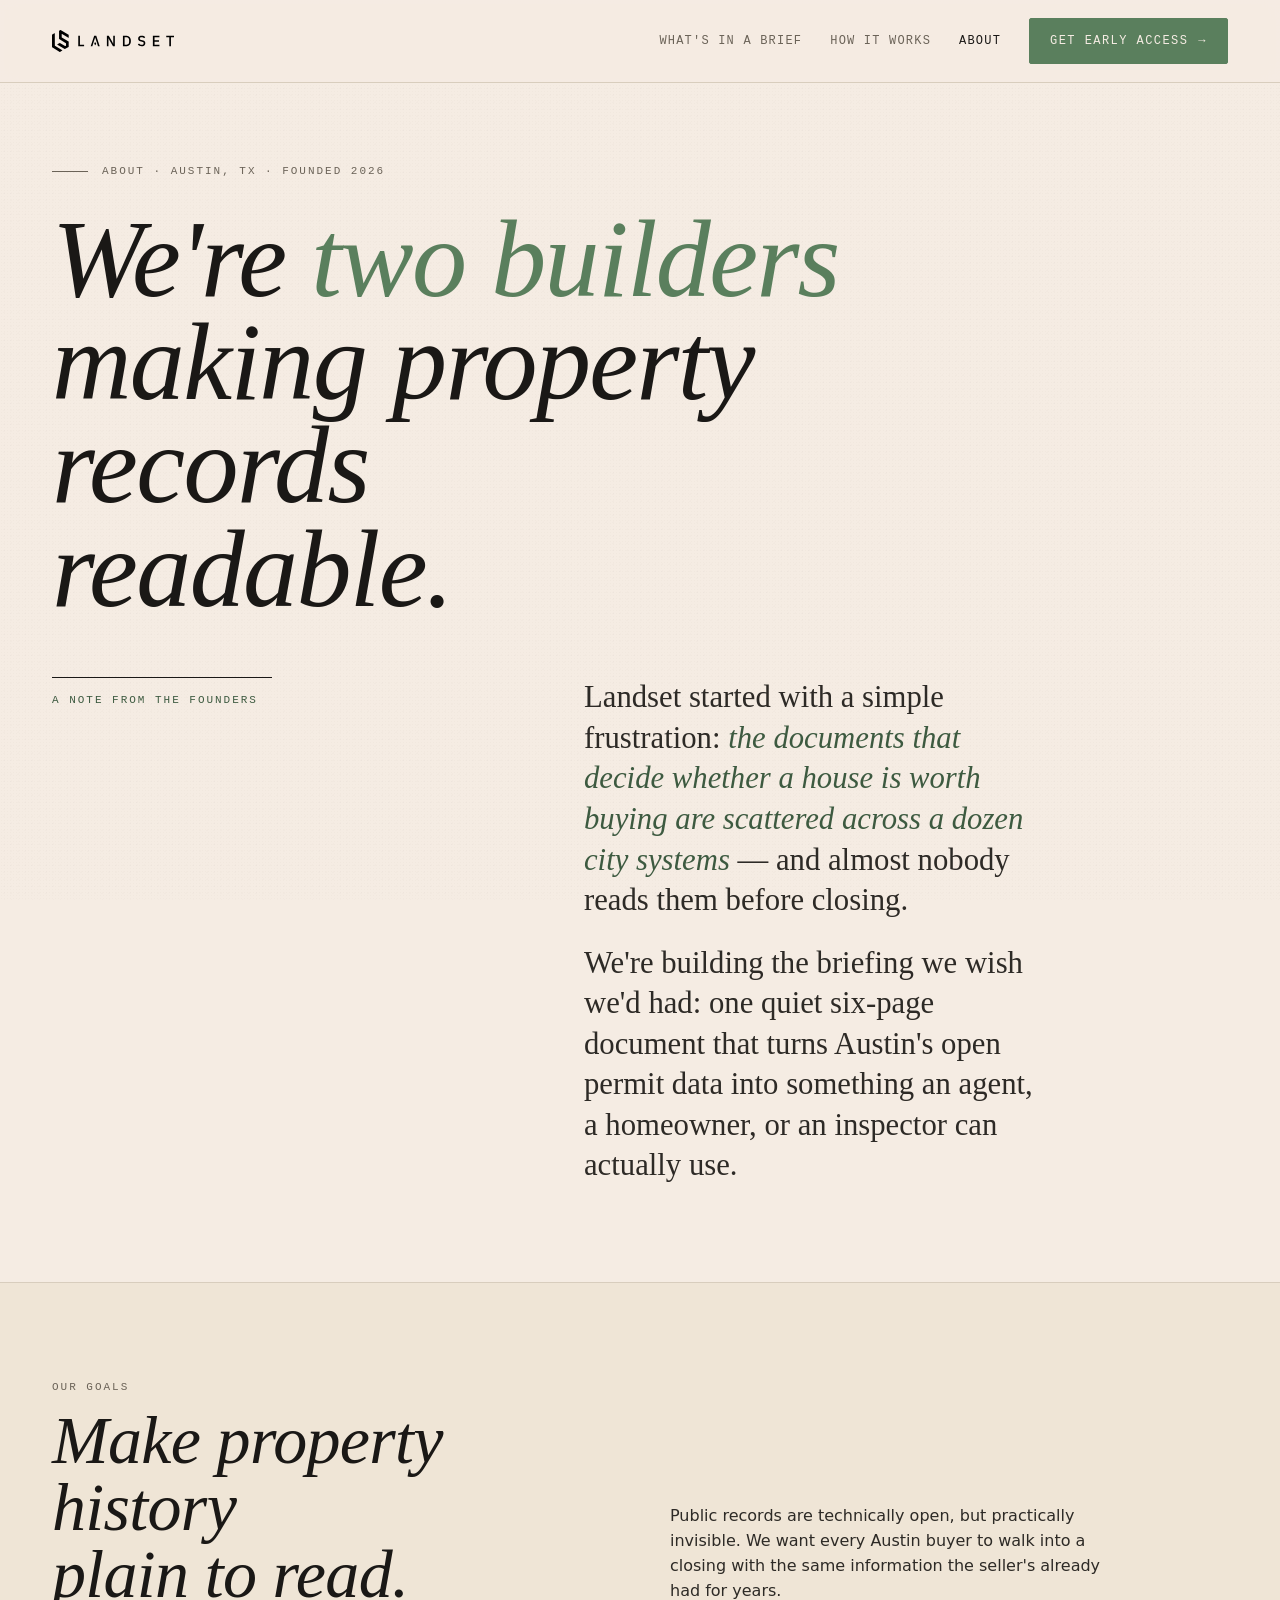
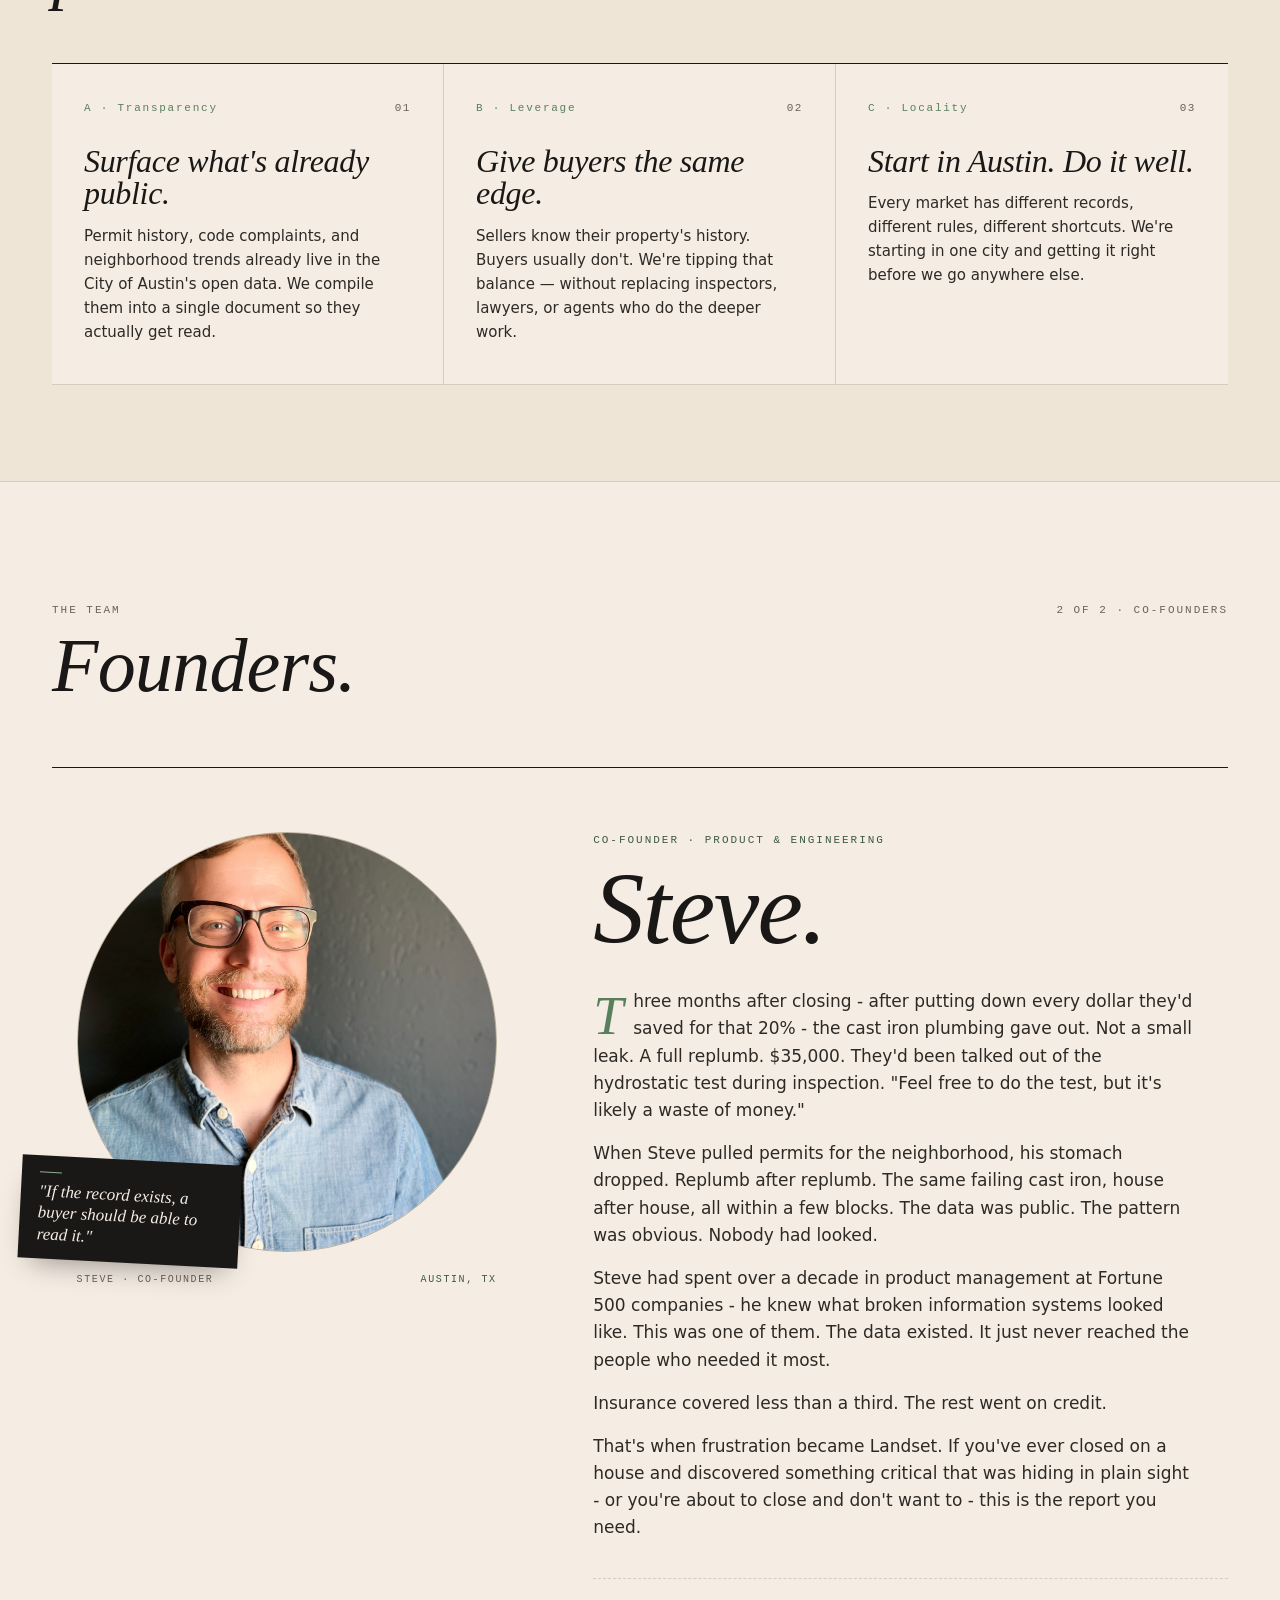
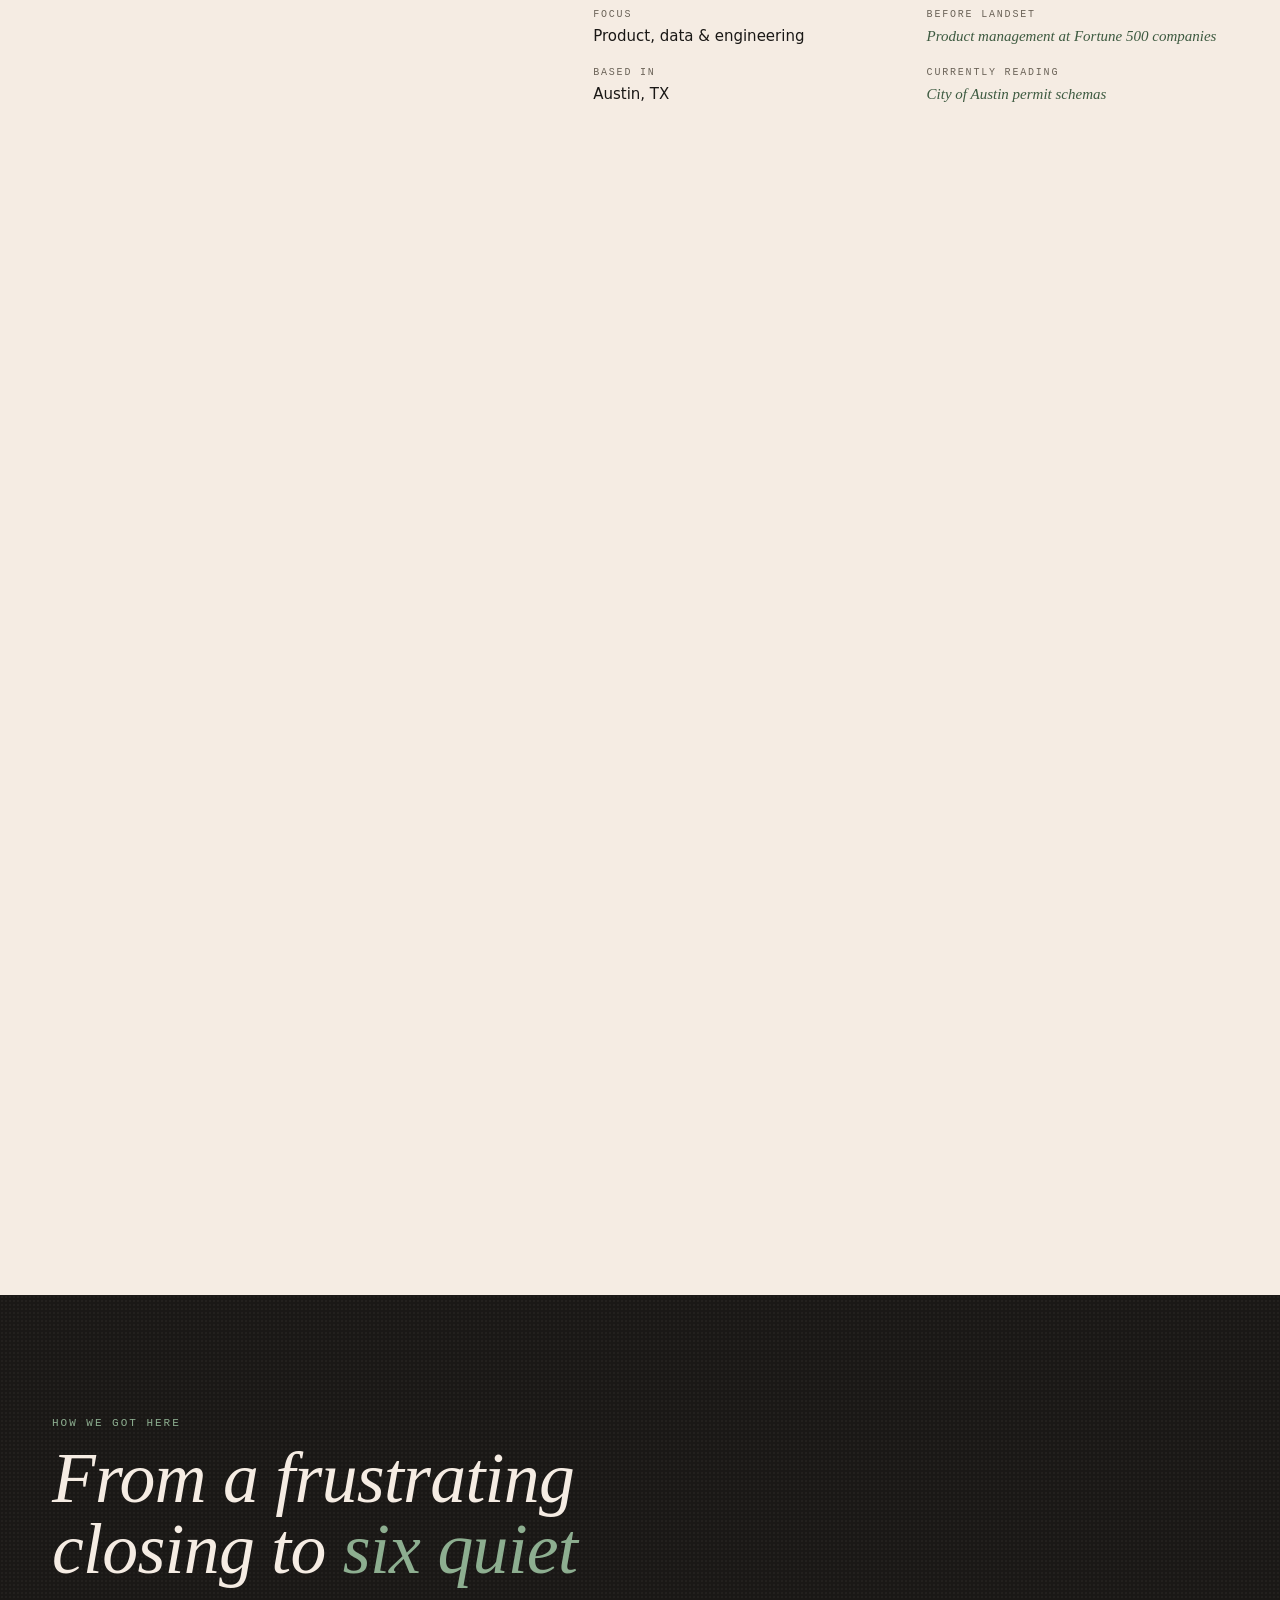
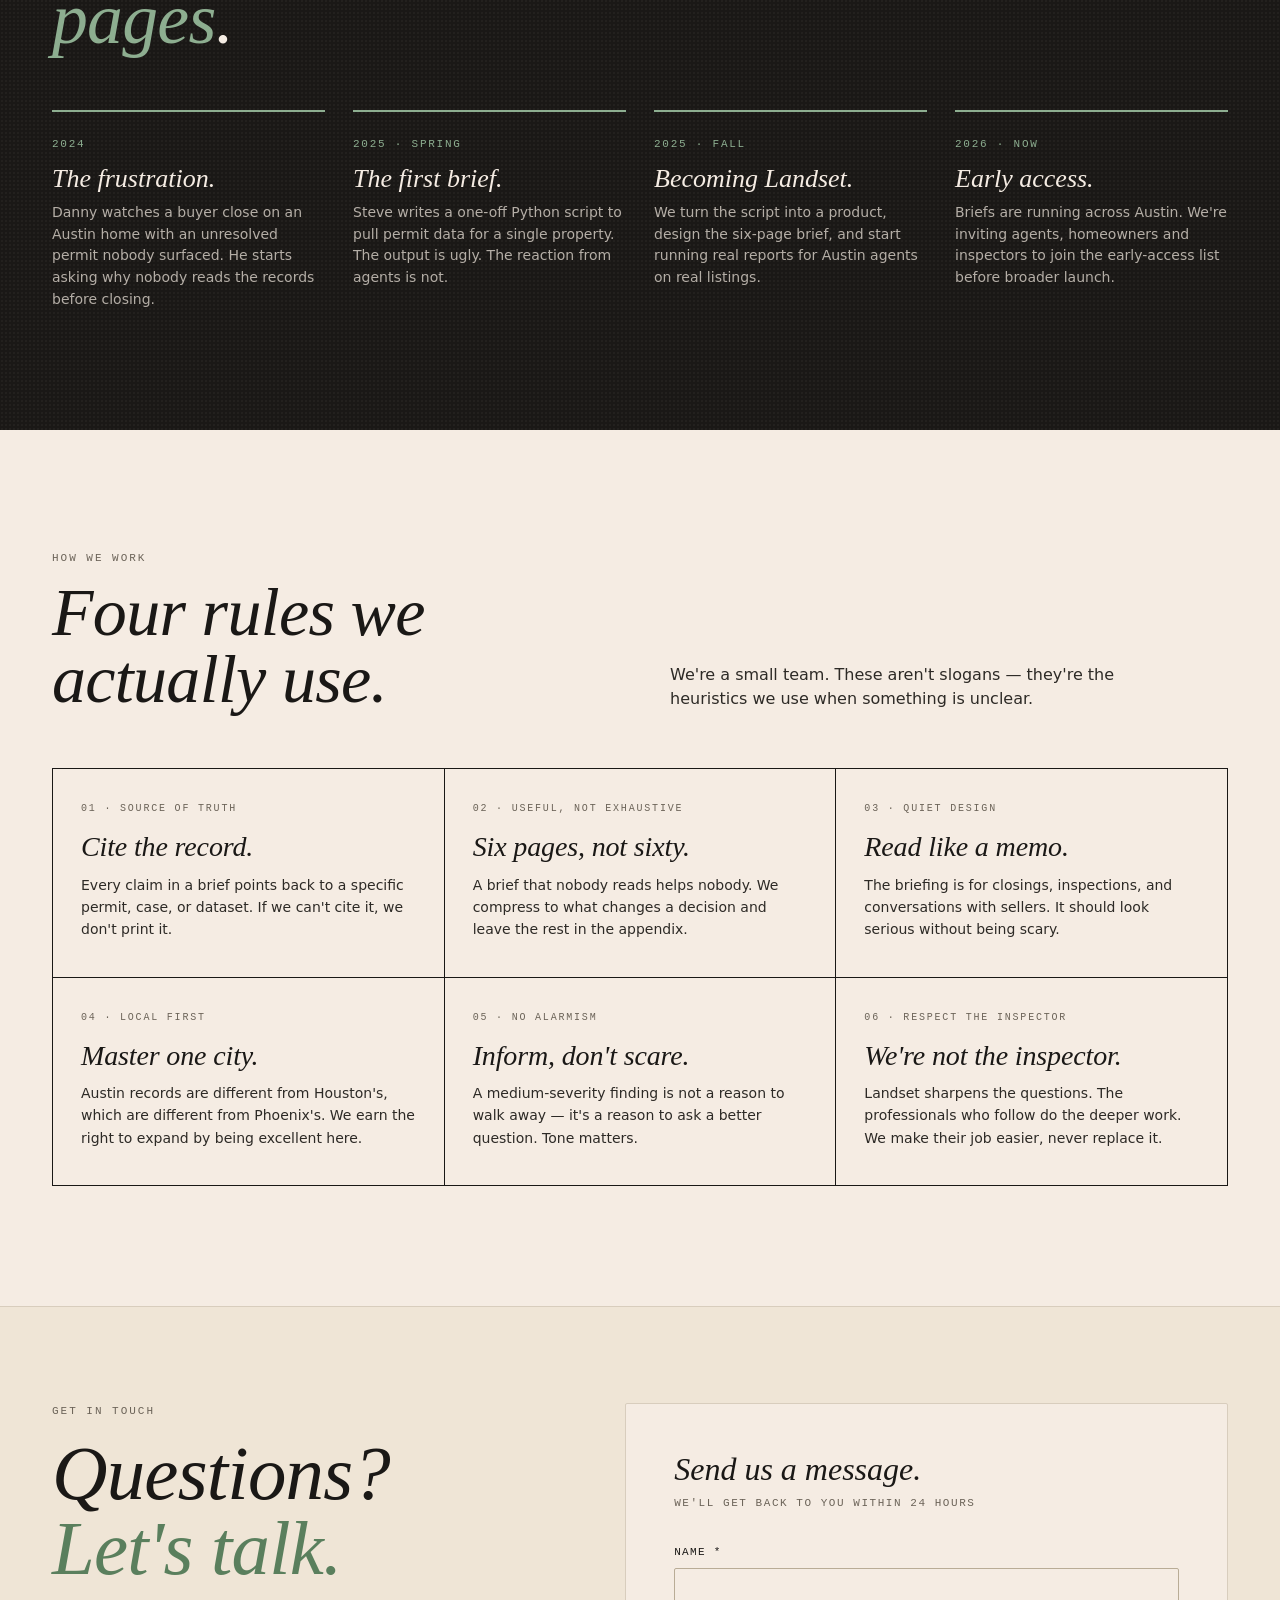
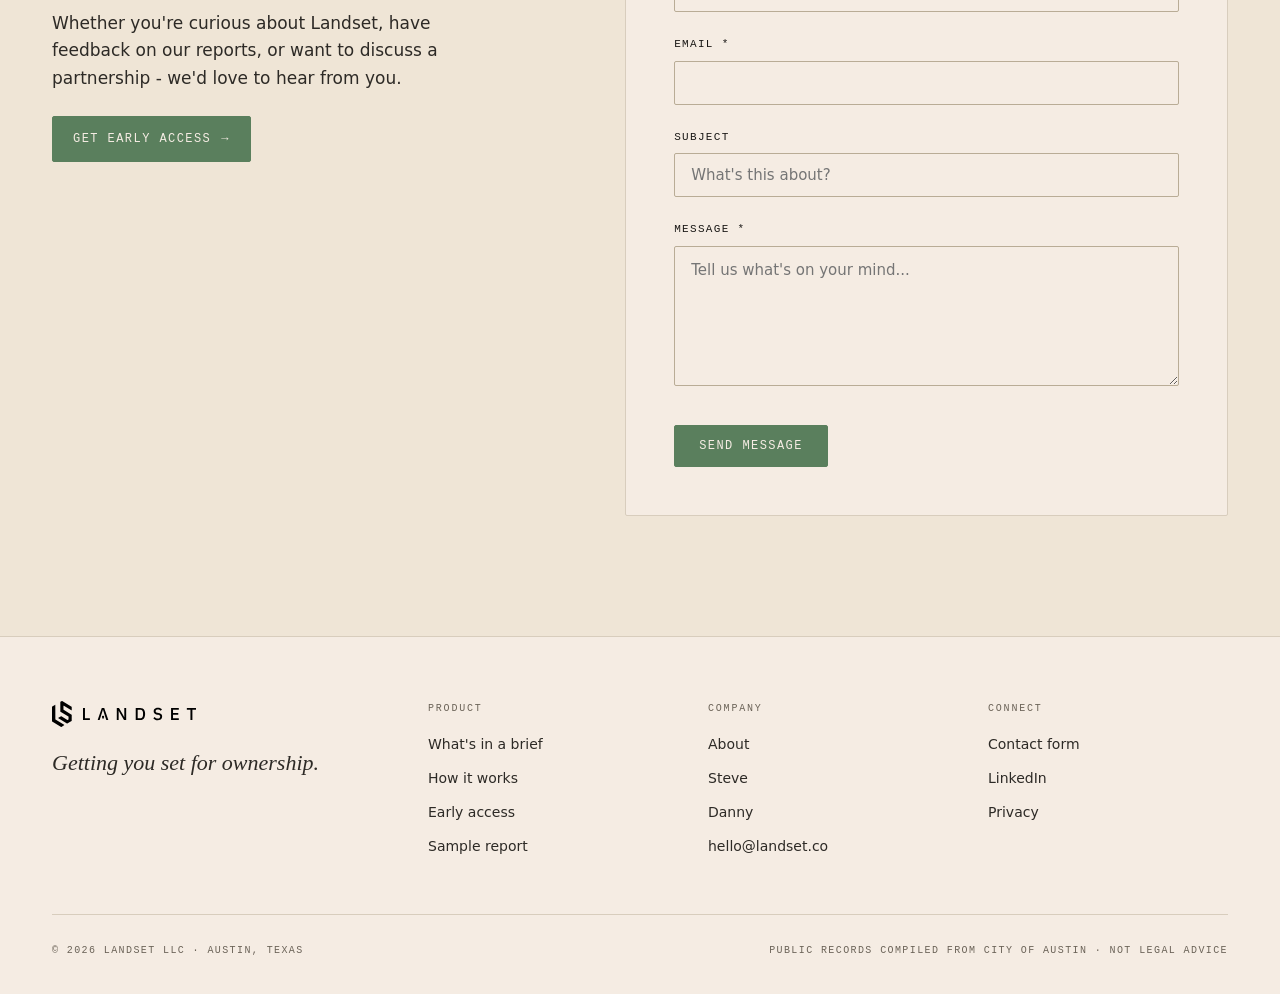
==== about-clean.html @ 75cf8eb1 "Add 'Get early access' button to contact section Added button under "Questions? Let's talk" heading " ====
<!DOCTYPE html>
<html lang="en"><head>
  <meta charset="utf-8">
  <title>About — Landset</title>
  <meta name="viewport" content="width=device-width, initial-scale=1">
  <meta name="description" content="Landset was founded to bring transparency to the property market — starting in Austin. Meet Steve and Danny.">
  <meta name="theme-color" content="#5A7F5D">

  <link rel="preconnect" href="https://fonts.googleapis.com">
  <link rel="preconnect" href="https://fonts.gstatic.com" crossorigin="">
  <style>/* cyrillic-ext */
@font-face {
  font-family: 'IBM Plex Mono';
  font-style: normal;
  font-weight: 400;
  font-display: swap;
  src: url("9b250911-323a-45af-b37f-caa2fa0fa963") format('woff2');
  unicode-range: U+0460-052F, U+1C80-1C8A, U+20B4, U+2DE0-2DFF, U+A640-A69F, U+FE2E-FE2F;
}
/* cyrillic */
@font-face {
  font-family: 'IBM Plex Mono';
  font-style: normal;
  font-weight: 400;
  font-display: swap;
  src: url("4a239a12-55f2-4d6c-b730-bd7b325b13a8") format('woff2');
  unicode-range: U+0301, U+0400-045F, U+0490-0491, U+04B0-04B1, U+2116;
}
/* vietnamese */
@font-face {
  font-family: 'IBM Plex Mono';
  font-style: normal;
  font-weight: 400;
  font-display: swap;
  src: url("369ce017-ee4b-46ad-ae17-7aee3378bbed") format('woff2');
  unicode-range: U+0102-0103, U+0110-0111, U+0128-0129, U+0168-0169, U+01A0-01A1, U+01AF-01B0, U+0300-0301, U+0303-0304, U+0308-0309, U+0323, U+0329, U+1EA0-1EF9, U+20AB;
}
/* latin-ext */
@font-face {
  font-family: 'IBM Plex Mono';
  font-style: normal;
  font-weight: 400;
  font-display: swap;
  src: url("4b102aa5-dd77-4f6f-a815-28c31ddd908b") format('woff2');
  unicode-range: U+0100-02BA, U+02BD-02C5, U+02C7-02CC, U+02CE-02D7, U+02DD-02FF, U+0304, U+0308, U+0329, U+1D00-1DBF, U+1E00-1E9F, U+1EF2-1EFF, U+2020, U+20A0-20AB, U+20AD-20C0, U+2113, U+2C60-2C7F, U+A720-A7FF;
}
/* latin */
@font-face {
  font-family: 'IBM Plex Mono';
  font-style: normal;
  font-weight: 400;
  font-display: swap;
  src: url("714351fd-f2b3-49d2-8a30-8dc1cec89a1b") format('woff2');
  unicode-range: U+0000-00FF, U+0131, U+0152-0153, U+02BB-02BC, U+02C6, U+02DA, U+02DC, U+0304, U+0308, U+0329, U+2000-206F, U+20AC, U+2122, U+2191, U+2193, U+2212, U+2215, U+FEFF, U+FFFD;
}
/* cyrillic-ext */
@font-face {
  font-family: 'IBM Plex Mono';
  font-style: normal;
  font-weight: 500;
  font-display: swap;
  src: url("615d5abd-9096-41dd-81e2-d6f746be1924") format('woff2');
  unicode-range: U+0460-052F, U+1C80-1C8A, U+20B4, U+2DE0-2DFF, U+A640-A69F, U+FE2E-FE2F;
}
/* cyrillic */
@font-face {
  font-family: 'IBM Plex Mono';
  font-style: normal;
  font-weight: 500;
  font-display: swap;
  src: url("052593e4-e200-4842-96fb-e654d2da2a2f") format('woff2');
  unicode-range: U+0301, U+0400-045F, U+0490-0491, U+04B0-04B1, U+2116;
}
/* vietnamese */
@font-face {
  font-family: 'IBM Plex Mono';
  font-style: normal;
  font-weight: 500;
  font-display: swap;
  src: url("2ad9ae16-e41f-4540-b769-6d021082e0bb") format('woff2');
  unicode-range: U+0102-0103, U+0110-0111, U+0128-0129, U+0168-0169, U+01A0-01A1, U+01AF-01B0, U+0300-0301, U+0303-0304, U+0308-0309, U+0323, U+0329, U+1EA0-1EF9, U+20AB;
}
/* latin-ext */
@font-face {
  font-family: 'IBM Plex Mono';
  font-style: normal;
  font-weight: 500;
  font-display: swap;
  src: url("20bfb5bf-b44d-4477-9aed-d84d2ee16843") format('woff2');
  unicode-range: U+0100-02BA, U+02BD-02C5, U+02C7-02CC, U+02CE-02D7, U+02DD-02FF, U+0304, U+0308, U+0329, U+1D00-1DBF, U+1E00-1E9F, U+1EF2-1EFF, U+2020, U+20A0-20AB, U+20AD-20C0, U+2113, U+2C60-2C7F, U+A720-A7FF;
}
/* latin */
@font-face {
  font-family: 'IBM Plex Mono';
  font-style: normal;
  font-weight: 500;
  font-display: swap;
  src: url("487fd265-c080-4f24-a4bf-34ebd2123bae") format('woff2');
  unicode-range: U+0000-00FF, U+0131, U+0152-0153, U+02BB-02BC, U+02C6, U+02DA, U+02DC, U+0304, U+0308, U+0329, U+2000-206F, U+20AC, U+2122, U+2191, U+2193, U+2212, U+2215, U+FEFF, U+FFFD;
}
/* cyrillic-ext */
@font-face {
  font-family: 'IBM Plex Mono';
  font-style: normal;
  font-weight: 600;
  font-display: swap;
  src: url("d91132c6-2e59-4bc6-9226-fef5a375ec22") format('woff2');
  unicode-range: U+0460-052F, U+1C80-1C8A, U+20B4, U+2DE0-2DFF, U+A640-A69F, U+FE2E-FE2F;
}
/* cyrillic */
@font-face {
  font-family: 'IBM Plex Mono';
  font-style: normal;
  font-weight: 600;
  font-display: swap;
  src: url("53f8864a-3807-40e6-bb0f-8c8823697da5") format('woff2');
  unicode-range: U+0301, U+0400-045F, U+0490-0491, U+04B0-04B1, U+2116;
}
/* vietnamese */
@font-face {
  font-family: 'IBM Plex Mono';
  font-style: normal;
  font-weight: 600;
  font-display: swap;
  src: url("3cb52fcb-e095-4e33-9ce0-37c803087d8e") format('woff2');
  unicode-range: U+0102-0103, U+0110-0111, U+0128-0129, U+0168-0169, U+01A0-01A1, U+01AF-01B0, U+0300-0301, U+0303-0304, U+0308-0309, U+0323, U+0329, U+1EA0-1EF9, U+20AB;
}
/* latin-ext */
@font-face {
  font-family: 'IBM Plex Mono';
  font-style: normal;
  font-weight: 600;
  font-display: swap;
  src: url("d668b0f2-0293-4c2a-9963-492290a5f1f6") format('woff2');
  unicode-range: U+0100-02BA, U+02BD-02C5, U+02C7-02CC, U+02CE-02D7, U+02DD-02FF, U+0304, U+0308, U+0329, U+1D00-1DBF, U+1E00-1E9F, U+1EF2-1EFF, U+2020, U+20A0-20AB, U+20AD-20C0, U+2113, U+2C60-2C7F, U+A720-A7FF;
}
/* latin */
@font-face {
  font-family: 'IBM Plex Mono';
  font-style: normal;
  font-weight: 600;
  font-display: swap;
  src: url("f10b26ff-8370-43f8-a293-e3996895d4ff") format('woff2');
  unicode-range: U+0000-00FF, U+0131, U+0152-0153, U+02BB-02BC, U+02C6, U+02DA, U+02DC, U+0304, U+0308, U+0329, U+2000-206F, U+20AC, U+2122, U+2191, U+2193, U+2212, U+2215, U+FEFF, U+FFFD;
}
/* cyrillic-ext */
@font-face {
  font-family: 'IBM Plex Sans';
  font-style: normal;
  font-weight: 300;
  font-stretch: 100%;
  font-display: swap;
  src: url("573d2a37-4702-42c8-8523-459fda6962c5") format('woff2');
  unicode-range: U+0460-052F, U+1C80-1C8A, U+20B4, U+2DE0-2DFF, U+A640-A69F, U+FE2E-FE2F;
}
/* cyrillic */
@font-face {
  font-family: 'IBM Plex Sans';
  font-style: normal;
  font-weight: 300;
  font-stretch: 100%;
  font-display: swap;
  src: url("40325ae9-d332-40f8-b2ff-9a81daa8f1b3") format('woff2');
  unicode-range: U+0301, U+0400-045F, U+0490-0491, U+04B0-04B1, U+2116;
}
/* greek */
@font-face {
  font-family: 'IBM Plex Sans';
  font-style: normal;
  font-weight: 300;
  font-stretch: 100%;
  font-display: swap;
  src: url("8c757b54-5c5c-4f02-a881-5510575024c5") format('woff2');
  unicode-range: U+0370-0377, U+037A-037F, U+0384-038A, U+038C, U+038E-03A1, U+03A3-03FF;
}
/* vietnamese */
@font-face {
  font-family: 'IBM Plex Sans';
  font-style: normal;
  font-weight: 300;
  font-stretch: 100%;
  font-display: swap;
  src: url("3398c12f-f698-43a8-bdf5-cf88d1152f9c") format('woff2');
  unicode-range: U+0102-0103, U+0110-0111, U+0128-0129, U+0168-0169, U+01A0-01A1, U+01AF-01B0, U+0300-0301, U+0303-0304, U+0308-0309, U+0323, U+0329, U+1EA0-1EF9, U+20AB;
}
/* latin-ext */
@font-face {
  font-family: 'IBM Plex Sans';
  font-style: normal;
  font-weight: 300;
  font-stretch: 100%;
  font-display: swap;
  src: url("7aa52b90-cd97-47b9-a45f-1ccb163709b3") format('woff2');
  unicode-range: U+0100-02BA, U+02BD-02C5, U+02C7-02CC, U+02CE-02D7, U+02DD-02FF, U+0304, U+0308, U+0329, U+1D00-1DBF, U+1E00-1E9F, U+1EF2-1EFF, U+2020, U+20A0-20AB, U+20AD-20C0, U+2113, U+2C60-2C7F, U+A720-A7FF;
}
/* latin */
@font-face {
  font-family: 'IBM Plex Sans';
  font-style: normal;
  font-weight: 300;
  font-stretch: 100%;
  font-display: swap;
  src: url("07b9e9de-c716-4174-92ac-bd4c90bc1659") format('woff2');
  unicode-range: U+0000-00FF, U+0131, U+0152-0153, U+02BB-02BC, U+02C6, U+02DA, U+02DC, U+0304, U+0308, U+0329, U+2000-206F, U+20AC, U+2122, U+2191, U+2193, U+2212, U+2215, U+FEFF, U+FFFD;
}
/* cyrillic-ext */
@font-face {
  font-family: 'IBM Plex Sans';
  font-style: normal;
  font-weight: 400;
  font-stretch: 100%;
  font-display: swap;
  src: url("573d2a37-4702-42c8-8523-459fda6962c5") format('woff2');
  unicode-range: U+0460-052F, U+1C80-1C8A, U+20B4, U+2DE0-2DFF, U+A640-A69F, U+FE2E-FE2F;
}
/* cyrillic */
@font-face {
  font-family: 'IBM Plex Sans';
  font-style: normal;
  font-weight: 400;
  font-stretch: 100%;
  font-display: swap;
  src: url("40325ae9-d332-40f8-b2ff-9a81daa8f1b3") format('woff2');
  unicode-range: U+0301, U+0400-045F, U+0490-0491, U+04B0-04B1, U+2116;
}
/* greek */
@font-face {
  font-family: 'IBM Plex Sans';
  font-style: normal;
  font-weight: 400;
  font-stretch: 100%;
  font-display: swap;
  src: url("8c757b54-5c5c-4f02-a881-5510575024c5") format('woff2');
  unicode-range: U+0370-0377, U+037A-037F, U+0384-038A, U+038C, U+038E-03A1, U+03A3-03FF;
}
/* vietnamese */
@font-face {
  font-family: 'IBM Plex Sans';
  font-style: normal;
  font-weight: 400;
  font-stretch: 100%;
  font-display: swap;
  src: url("3398c12f-f698-43a8-bdf5-cf88d1152f9c") format('woff2');
  unicode-range: U+0102-0103, U+0110-0111, U+0128-0129, U+0168-0169, U+01A0-01A1, U+01AF-01B0, U+0300-0301, U+0303-0304, U+0308-0309, U+0323, U+0329, U+1EA0-1EF9, U+20AB;
}
/* latin-ext */
@font-face {
  font-family: 'IBM Plex Sans';
  font-style: normal;
  font-weight: 400;
  font-stretch: 100%;
  font-display: swap;
  src: url("7aa52b90-cd97-47b9-a45f-1ccb163709b3") format('woff2');
  unicode-range: U+0100-02BA, U+02BD-02C5, U+02C7-02CC, U+02CE-02D7, U+02DD-02FF, U+0304, U+0308, U+0329, U+1D00-1DBF, U+1E00-1E9F, U+1EF2-1EFF, U+2020, U+20A0-20AB, U+20AD-20C0, U+2113, U+2C60-2C7F, U+A720-A7FF;
}
/* latin */
@font-face {
  font-family: 'IBM Plex Sans';
  font-style: normal;
  font-weight: 400;
  font-stretch: 100%;
  font-display: swap;
  src: url("07b9e9de-c716-4174-92ac-bd4c90bc1659") format('woff2');
  unicode-range: U+0000-00FF, U+0131, U+0152-0153, U+02BB-02BC, U+02C6, U+02DA, U+02DC, U+0304, U+0308, U+0329, U+2000-206F, U+20AC, U+2122, U+2191, U+2193, U+2212, U+2215, U+FEFF, U+FFFD;
}
/* cyrillic-ext */
@font-face {
  font-family: 'IBM Plex Sans';
  font-style: normal;
  font-weight: 500;
  font-stretch: 100%;
  font-display: swap;
  src: url("573d2a37-4702-42c8-8523-459fda6962c5") format('woff2');
  unicode-range: U+0460-052F, U+1C80-1C8A, U+20B4, U+2DE0-2DFF, U+A640-A69F, U+FE2E-FE2F;
}
/* cyrillic */
@font-face {
  font-family: 'IBM Plex Sans';
  font-style: normal;
  font-weight: 500;
  font-stretch: 100%;
  font-display: swap;
  src: url("40325ae9-d332-40f8-b2ff-9a81daa8f1b3") format('woff2');
  unicode-range: U+0301, U+0400-045F, U+0490-0491, U+04B0-04B1, U+2116;
}
/* greek */
@font-face {
  font-family: 'IBM Plex Sans';
  font-style: normal;
  font-weight: 500;
  font-stretch: 100%;
  font-display: swap;
  src: url("8c757b54-5c5c-4f02-a881-5510575024c5") format('woff2');
  unicode-range: U+0370-0377, U+037A-037F, U+0384-038A, U+038C, U+038E-03A1, U+03A3-03FF;
}
/* vietnamese */
@font-face {
  font-family: 'IBM Plex Sans';
  font-style: normal;
  font-weight: 500;
  font-stretch: 100%;
  font-display: swap;
  src: url("3398c12f-f698-43a8-bdf5-cf88d1152f9c") format('woff2');
  unicode-range: U+0102-0103, U+0110-0111, U+0128-0129, U+0168-0169, U+01A0-01A1, U+01AF-01B0, U+0300-0301, U+0303-0304, U+0308-0309, U+0323, U+0329, U+1EA0-1EF9, U+20AB;
}
/* latin-ext */
@font-face {
  font-family: 'IBM Plex Sans';
  font-style: normal;
  font-weight: 500;
  font-stretch: 100%;
  font-display: swap;
  src: url("7aa52b90-cd97-47b9-a45f-1ccb163709b3") format('woff2');
  unicode-range: U+0100-02BA, U+02BD-02C5, U+02C7-02CC, U+02CE-02D7, U+02DD-02FF, U+0304, U+0308, U+0329, U+1D00-1DBF, U+1E00-1E9F, U+1EF2-1EFF, U+2020, U+20A0-20AB, U+20AD-20C0, U+2113, U+2C60-2C7F, U+A720-A7FF;
}
/* latin */
@font-face {
  font-family: 'IBM Plex Sans';
  font-style: normal;
  font-weight: 500;
  font-stretch: 100%;
  font-display: swap;
  src: url("07b9e9de-c716-4174-92ac-bd4c90bc1659") format('woff2');
  unicode-range: U+0000-00FF, U+0131, U+0152-0153, U+02BB-02BC, U+02C6, U+02DA, U+02DC, U+0304, U+0308, U+0329, U+2000-206F, U+20AC, U+2122, U+2191, U+2193, U+2212, U+2215, U+FEFF, U+FFFD;
}
/* cyrillic-ext */
@font-face {
  font-family: 'IBM Plex Sans';
  font-style: normal;
  font-weight: 600;
  font-stretch: 100%;
  font-display: swap;
  src: url("573d2a37-4702-42c8-8523-459fda6962c5") format('woff2');
  unicode-range: U+0460-052F, U+1C80-1C8A, U+20B4, U+2DE0-2DFF, U+A640-A69F, U+FE2E-FE2F;
}
/* cyrillic */
@font-face {
  font-family: 'IBM Plex Sans';
  font-style: normal;
  font-weight: 600;
  font-stretch: 100%;
  font-display: swap;
  src: url("40325ae9-d332-40f8-b2ff-9a81daa8f1b3") format('woff2');
  unicode-range: U+0301, U+0400-045F, U+0490-0491, U+04B0-04B1, U+2116;
}
/* greek */
@font-face {
  font-family: 'IBM Plex Sans';
  font-style: normal;
  font-weight: 600;
  font-stretch: 100%;
  font-display: swap;
  src: url("8c757b54-5c5c-4f02-a881-5510575024c5") format('woff2');
  unicode-range: U+0370-0377, U+037A-037F, U+0384-038A, U+038C, U+038E-03A1, U+03A3-03FF;
}
/* vietnamese */
@font-face {
  font-family: 'IBM Plex Sans';
  font-style: normal;
  font-weight: 600;
  font-stretch: 100%;
  font-display: swap;
  src: url("3398c12f-f698-43a8-bdf5-cf88d1152f9c") format('woff2');
  unicode-range: U+0102-0103, U+0110-0111, U+0128-0129, U+0168-0169, U+01A0-01A1, U+01AF-01B0, U+0300-0301, U+0303-0304, U+0308-0309, U+0323, U+0329, U+1EA0-1EF9, U+20AB;
}
/* latin-ext */
@font-face {
  font-family: 'IBM Plex Sans';
  font-style: normal;
  font-weight: 600;
  font-stretch: 100%;
  font-display: swap;
  src: url("7aa52b90-cd97-47b9-a45f-1ccb163709b3") format('woff2');
  unicode-range: U+0100-02BA, U+02BD-02C5, U+02C7-02CC, U+02CE-02D7, U+02DD-02FF, U+0304, U+0308, U+0329, U+1D00-1DBF, U+1E00-1E9F, U+1EF2-1EFF, U+2020, U+20A0-20AB, U+20AD-20C0, U+2113, U+2C60-2C7F, U+A720-A7FF;
}
/* latin */
@font-face {
  font-family: 'IBM Plex Sans';
  font-style: normal;
  font-weight: 600;
  font-stretch: 100%;
  font-display: swap;
  src: url("07b9e9de-c716-4174-92ac-bd4c90bc1659") format('woff2');
  unicode-range: U+0000-00FF, U+0131, U+0152-0153, U+02BB-02BC, U+02C6, U+02DA, U+02DC, U+0304, U+0308, U+0329, U+2000-206F, U+20AC, U+2122, U+2191, U+2193, U+2212, U+2215, U+FEFF, U+FFFD;
}
/* cyrillic-ext */
@font-face {
  font-family: 'IBM Plex Sans';
  font-style: normal;
  font-weight: 700;
  font-stretch: 100%;
  font-display: swap;
  src: url("573d2a37-4702-42c8-8523-459fda6962c5") format('woff2');
  unicode-range: U+0460-052F, U+1C80-1C8A, U+20B4, U+2DE0-2DFF, U+A640-A69F, U+FE2E-FE2F;
}
/* cyrillic */
@font-face {
  font-family: 'IBM Plex Sans';
  font-style: normal;
  font-weight: 700;
  font-stretch: 100%;
  font-display: swap;
  src: url("40325ae9-d332-40f8-b2ff-9a81daa8f1b3") format('woff2');
  unicode-range: U+0301, U+0400-045F, U+0490-0491, U+04B0-04B1, U+2116;
}
/* greek */
@font-face {
  font-family: 'IBM Plex Sans';
  font-style: normal;
  font-weight: 700;
  font-stretch: 100%;
  font-display: swap;
  src: url("8c757b54-5c5c-4f02-a881-5510575024c5") format('woff2');
  unicode-range: U+0370-0377, U+037A-037F, U+0384-038A, U+038C, U+038E-03A1, U+03A3-03FF;
}
/* vietnamese */
@font-face {
  font-family: 'IBM Plex Sans';
  font-style: normal;
  font-weight: 700;
  font-stretch: 100%;
  font-display: swap;
  src: url("3398c12f-f698-43a8-bdf5-cf88d1152f9c") format('woff2');
  unicode-range: U+0102-0103, U+0110-0111, U+0128-0129, U+0168-0169, U+01A0-01A1, U+01AF-01B0, U+0300-0301, U+0303-0304, U+0308-0309, U+0323, U+0329, U+1EA0-1EF9, U+20AB;
}
/* latin-ext */
@font-face {
  font-family: 'IBM Plex Sans';
  font-style: normal;
  font-weight: 700;
  font-stretch: 100%;
  font-display: swap;
  src: url("7aa52b90-cd97-47b9-a45f-1ccb163709b3") format('woff2');
  unicode-range: U+0100-02BA, U+02BD-02C5, U+02C7-02CC, U+02CE-02D7, U+02DD-02FF, U+0304, U+0308, U+0329, U+1D00-1DBF, U+1E00-1E9F, U+1EF2-1EFF, U+2020, U+20A0-20AB, U+20AD-20C0, U+2113, U+2C60-2C7F, U+A720-A7FF;
}
/* latin */
@font-face {
  font-family: 'IBM Plex Sans';
  font-style: normal;
  font-weight: 700;
  font-stretch: 100%;
  font-display: swap;
  src: url("07b9e9de-c716-4174-92ac-bd4c90bc1659") format('woff2');
  unicode-range: U+0000-00FF, U+0131, U+0152-0153, U+02BB-02BC, U+02C6, U+02DA, U+02DC, U+0304, U+0308, U+0329, U+2000-206F, U+20AC, U+2122, U+2191, U+2193, U+2212, U+2215, U+FEFF, U+FFFD;
}
/* latin-ext */
@font-face {
  font-family: 'Instrument Serif';
  font-style: italic;
  font-weight: 400;
  font-display: swap;
  src: url("39392648-2102-4127-b3a7-928366ced7b7") format('woff2');
  unicode-range: U+0100-02BA, U+02BD-02C5, U+02C7-02CC, U+02CE-02D7, U+02DD-02FF, U+0304, U+0308, U+0329, U+1D00-1DBF, U+1E00-1E9F, U+1EF2-1EFF, U+2020, U+20A0-20AB, U+20AD-20C0, U+2113, U+2C60-2C7F, U+A720-A7FF;
}
/* latin */
@font-face {
  font-family: 'Instrument Serif';
  font-style: italic;
  font-weight: 400;
  font-display: swap;
  src: url("6251c33d-cbd9-4365-8ce4-79402c34e3ba") format('woff2');
  unicode-range: U+0000-00FF, U+0131, U+0152-0153, U+02BB-02BC, U+02C6, U+02DA, U+02DC, U+0304, U+0308, U+0329, U+2000-206F, U+20AC, U+2122, U+2191, U+2193, U+2212, U+2215, U+FEFF, U+FFFD;
}
/* latin-ext */
@font-face {
  font-family: 'Instrument Serif';
  font-style: normal;
  font-weight: 400;
  font-display: swap;
  src: url("36efa027-1687-4bf5-99e4-88dc1ce39b57") format('woff2');
  unicode-range: U+0100-02BA, U+02BD-02C5, U+02C7-02CC, U+02CE-02D7, U+02DD-02FF, U+0304, U+0308, U+0329, U+1D00-1DBF, U+1E00-1E9F, U+1EF2-1EFF, U+2020, U+20A0-20AB, U+20AD-20C0, U+2113, U+2C60-2C7F, U+A720-A7FF;
}
/* latin */
@font-face {
  font-family: 'Instrument Serif';
  font-style: normal;
  font-weight: 400;
  font-display: swap;
  src: url("3bc09e5d-c67a-49fb-906e-3064253f3954") format('woff2');
  unicode-range: U+0000-00FF, U+0131, U+0152-0153, U+02BB-02BC, U+02C6, U+02DA, U+02DC, U+0304, U+0308, U+0329, U+2000-206F, U+20AC, U+2122, U+2191, U+2193, U+2212, U+2215, U+FEFF, U+FFFD;
}
</style>

  <style>
    /* ===== Brand tokens (mirrors landing page) ===== */
    :root {
      --paper: #F5ECE3;
      --paper-2: #EFE5D6;
      --paper-3: #E8DCC8;
      --ink: #1a1816;
      --ink-soft: #2d2a26;
      --mute: #6b6358;
      --mute-2: #8a8170;
      --rule: #d8cdbd;
      --rule-strong: #b9ac96;
      --sage: #5A7F5D;
      --sage-dark: #3d5a40;
      --sage-soft: #8DAE90;
      --rust: #B66E4B;

      --serif: 'Instrument Serif', 'Cormorant Garamond', Georgia, serif;
      --sans: 'IBM Plex Sans', system-ui, sans-serif;
      --mono: 'IBM Plex Mono', ui-monospace, Menlo, monospace;
    }

    * { box-sizing: border-box; }
    html { scroll-behavior: smooth; }
    body {
      margin: 0;
      font-family: var(--sans);
      color: var(--ink);
      background: var(--paper);
      line-height: 1.5;
      -webkit-font-smoothing: antialiased;
      text-rendering: optimizeLegibility;
    }

    body::before {
      content: "";
      position: fixed; inset: 0;
      pointer-events: none;
      z-index: 0;
      background-image:
        radial-gradient(rgba(107,99,88,0.05) 1px, transparent 1px),
        radial-gradient(rgba(107,99,88,0.03) 1px, transparent 1px);
      background-size: 3px 3px, 7px 7px;
      background-position: 0 0, 1px 1px;
      opacity: 0.6;
    }
    main, header, footer { position: relative; z-index: 1; }

    .eyebrow {
      font-family: var(--mono);
      font-size: 11px;
      font-weight: 500;
      letter-spacing: 0.18em;
      text-transform: uppercase;
      color: var(--mute);
    }

    a { color: inherit; }

    /* ===== Layout ===== */
    .wrap { max-width: 1240px; margin: 0 auto; padding: 0 32px; }
    @media (max-width: 720px) { .wrap { padding: 0 22px; } }

    /* ===== Top nav ===== */
    .nav {
      position: sticky; top: 0; z-index: 50;
      background: rgba(245, 236, 227, 0.85);
      backdrop-filter: saturate(140%) blur(8px);
      -webkit-backdrop-filter: saturate(140%) blur(8px);
      border-bottom: 1px solid var(--rule);
    }
    .nav-inner {
      display: flex; align-items: center; justify-content: space-between;
      gap: 24px;
      padding: 18px 32px;
      max-width: 1240px; margin: 0 auto;
    }
    .nav-logo {
      display: flex; align-items: center; gap: 10px;
      text-decoration: none; color: var(--ink);
    }
    .nav-logo img { height: 22px; display: block; }
    .nav-links {
      display: flex; align-items: center; gap: 28px;
      font-family: var(--mono);
      font-size: 12px;
      letter-spacing: 0.1em;
      text-transform: uppercase;
      color: var(--mute);
    }
    .nav-links a { text-decoration: none; transition: color .2s; }
    .nav-links a:hover { color: var(--ink); }
    .nav-links a.current { color: var(--ink); }
    @media (max-width: 720px) {
      .nav-links a:not(.btn) { display: none; }
      .nav-inner { padding: 14px 22px; }
    }

    /* ===== Buttons ===== */
    .btn {
      display: inline-flex; align-items: center; gap: 10px;
      font-family: var(--mono);
      font-size: 12px; font-weight: 500;
      letter-spacing: 0.12em; text-transform: uppercase;
      padding: 13px 20px;
      border-radius: 2px;
      text-decoration: none;
      cursor: pointer;
      border: 1px solid transparent;
      transition: all .18s ease;
      white-space: nowrap;
    }
    .btn-sage { background: var(--sage); color: #F5ECE3; border-color: var(--sage); }
    .btn-sage:hover { background: var(--sage-dark); border-color: var(--sage-dark); }
    .btn-ghost { background: transparent; color: var(--ink); border-color: var(--ink); }
    .btn-ghost:hover { background: var(--ink); color: var(--paper); }
    .btn .arrow { transition: transform .18s; }
    .btn:hover .arrow { transform: translateX(3px); }

    /* ============================ HERO ============================ */
    .about-hero {
      padding: 80px 0 96px;
      border-bottom: 1px solid var(--rule);
    }
    @media (max-width: 720px) { .about-hero { padding: 56px 0 64px; } }

    .about-hero .meta {
      display: flex; align-items: center; gap: 14px;
      margin-bottom: 28px;
    }
    .about-hero .meta .rule {
      flex: 0 0 36px; height: 1px; background: var(--mute);
    }

    .about-hero h1 {
      font-family: var(--serif);
      font-style: italic;
      font-weight: 400;
      font-size: clamp(54px, 8.6vw, 132px);
      line-height: 0.94;
      letter-spacing: -0.015em;
      margin: 0 0 56px;
      max-width: 16ch;
      color: var(--ink);
      text-wrap: balance;
    }
    .about-hero h1 .accent { color: var(--sage); }

    .hero-lede {
      display: grid;
      grid-template-columns: 1fr 1.4fr;
      gap: 72px;
      align-items: start;
    }
    @media (max-width: 880px) {
      .hero-lede { grid-template-columns: 1fr; gap: 28px; }
    }
    .hero-lede .label {
      font-family: var(--mono);
      font-size: 11px; letter-spacing: 0.18em; text-transform: uppercase;
      color: var(--sage-dark);
      padding-top: 14px;
      border-top: 1px solid var(--ink);
      max-width: 220px;
    }
    .hero-lede p {
      font-family: var(--serif);
      font-size: clamp(22px, 2.4vw, 32px);
      line-height: 1.32;
      margin: 0;
      color: var(--ink-soft);
      max-width: 30ch;
      text-wrap: pretty;
    }
    .hero-lede p + p { margin-top: 22px; }
    .hero-lede em {
      font-style: italic;
      color: var(--sage-dark);
    }

    /* ============================ MISSION ============================ */
    .mission {
      padding: 96px 0;
      background: var(--paper-2);
      border-bottom: 1px solid var(--rule);
    }
    @media (max-width: 720px) { .mission { padding: 64px 0; } }

    .mission-head {
      display: grid;
      grid-template-columns: 1fr 1fr;
      gap: 60px;
      align-items: end;
      margin-bottom: 56px;
    }
    @media (max-width: 880px) {
      .mission-head { grid-template-columns: 1fr; gap: 20px; }
    }
    .mission-head h2 {
      font-family: var(--serif);
      font-style: italic;
      font-weight: 400;
      font-size: clamp(38px, 5.5vw, 68px);
      line-height: 0.98;
      margin: 12px 0 0;
      letter-spacing: -0.01em;
      text-wrap: balance;
    }
    .mission-head p {
      font-size: 16px; line-height: 1.55;
      color: var(--ink-soft);
      max-width: 460px;
      margin: 0 0 4px;
    }

    .goals {
      display: grid;
      grid-template-columns: repeat(3, 1fr);
      gap: 0;
      border-top: 1px solid var(--ink);
    }
    @media (max-width: 880px) { .goals { grid-template-columns: 1fr; } }
    .goal {
      padding: 36px 32px 40px;
      border-right: 1px solid var(--rule);
      border-bottom: 1px solid var(--rule);
      background: var(--paper);
      position: relative;
    }
    .goal:last-child { border-right: 0; }
    @media (max-width: 880px) {
      .goal { border-right: 0; }
    }
    .goal .num {
      font-family: var(--mono);
      font-size: 11px;
      letter-spacing: 0.16em;
      color: var(--sage);
      margin-bottom: 28px;
    }
    .goal h3 {
      font-family: var(--serif);
      font-style: italic;
      font-weight: 400;
      font-size: 32px;
      line-height: 1.02;
      margin: 0 0 14px;
      letter-spacing: -0.01em;
    }
    .goal p {
      font-size: 15px;
      line-height: 1.6;
      color: var(--ink-soft);
      margin: 0;
    }
    .goal .icon {
      position: absolute;
      top: 36px; right: 32px;
      font-family: var(--mono);
      font-size: 11px;
      color: var(--mute);
      letter-spacing: 0.14em;
    }

    /* ============================ FOUNDERS ============================ */
    .founders {
      padding: 120px 0 96px;
    }
    @media (max-width: 720px) { .founders { padding: 72px 0 64px; } }

    .founders-head {
      display: flex;
      align-items: baseline;
      gap: 24px;
      margin-bottom: 64px;
      flex-wrap: wrap;
    }
    .founders-head h2 {
      font-family: var(--serif);
      font-style: italic;
      font-weight: 400;
      font-size: clamp(40px, 6vw, 76px);
      line-height: 1;
      margin: 8px 0 0;
      letter-spacing: -0.01em;
    }
    .founders-head .count {
      margin-left: auto;
      font-family: var(--mono);
      font-size: 11px;
      letter-spacing: 0.18em;
      text-transform: uppercase;
      color: var(--mute);
    }

    .founder {
      display: grid;
      grid-template-columns: 0.85fr 1.15fr;
      gap: 72px;
      align-items: start;
      padding: 64px 0;
      border-top: 1px solid var(--ink);
    }
    .founder:last-child {
      border-bottom: 1px solid var(--ink);
    }
    @media (max-width: 880px) {
      .founder { grid-template-columns: 1fr; gap: 36px; padding: 48px 0; }
    }

    .founder-portrait {
      position: relative;
      display: block;
    }
    .founder-portrait .frame {
      aspect-ratio: 1 / 1;
      width: 100%;
      max-width: 420px;
      margin: 0 auto;
      overflow: hidden;
      border: 1px solid var(--rule-strong);
      background: var(--paper-2);
      position: relative;
      border-radius: 50%;
    }
    .founder-portrait .frame img {
      width: 100%; height: 100%;
      object-fit: cover;
      display: block;
      filter: saturate(0.92) contrast(1.02);
      transition: transform .6s cubic-bezier(.2,.7,.2,1);
    }
    .founder:hover .frame img { transform: scale(1.04); }

    .founder-portrait .caption {
      display: flex;
      justify-content: space-between;
      align-items: baseline;
      gap: 16px;
      margin-top: 20px;
      max-width: 420px;
      margin-left: auto;
      margin-right: auto;
      font-family: var(--mono);
      font-size: 10px;
      letter-spacing: 0.16em;
      text-transform: uppercase;
      color: var(--mute);
    }
    .founder-portrait .caption .city { color: var(--sage-dark); }

    /* Floating quote tag (echoes hero report-tag on landing page) */
    .founder-portrait .tag {
      position: absolute;
      bottom: 24px;
      right: -32px;
      max-width: 220px;
      background: var(--ink);
      color: var(--paper);
      padding: 16px 18px 14px;
      transform: rotate(-3deg);
      box-shadow: 0 14px 30px -14px rgba(0,0,0,0.45);
      font-family: var(--serif);
      font-style: italic;
      font-size: 17px;
      line-height: 1.25;
    }
    .founder-portrait .tag::before {
      content: "";
      display: block;
      width: 22px; height: 1px;
      background: var(--sage-soft);
      margin-bottom: 8px;
    }
    .founder:nth-child(even) .founder-portrait .tag {
      right: auto;
      left: -32px;
      transform: rotate(3deg);
    }
    @media (max-width: 980px) {
      .founder-portrait .tag {
        right: 0;
        max-width: 210px;
        font-size: 15px;
      }
      .founder:nth-child(even) .founder-portrait .tag {
        left: 0;
      }
    }
    @media (max-width: 560px) {
      .founder-portrait .tag { display: none; }
    }

    .founder-body .role {
      font-family: var(--mono);
      font-size: 11px;
      letter-spacing: 0.18em;
      text-transform: uppercase;
      color: var(--sage-dark);
      margin-bottom: 14px;
    }
    .founder-body h3 {
      font-family: var(--serif);
      font-style: italic;
      font-weight: 400;
      font-size: clamp(56px, 8vw, 104px);
      line-height: 0.92;
      letter-spacing: -0.015em;
      margin: 0 0 32px;
      color: var(--ink);
    }

    .founder-body .bio p {
      font-size: 17px;
      line-height: 1.6;
      color: var(--ink-soft);
      margin: 0 0 16px;
      max-width: 56ch;
    }
    .founder-body .bio p:last-child { margin-bottom: 0; }
    .founder-body .bio .first-letter::first-letter {
      font-family: var(--serif);
      font-style: italic;
      font-size: 54px;
      line-height: 0.85;
      float: left;
      padding: 6px 10px 0 0;
      color: var(--sage);
    }

    .founder-facts {
      display: grid;
      grid-template-columns: repeat(2, 1fr);
      gap: 18px 32px;
      margin-top: 36px;
      padding-top: 28px;
      border-top: 1px dashed var(--rule);
    }
    .fact .label {
      font-family: var(--mono);
      font-size: 10px;
      letter-spacing: 0.18em;
      text-transform: uppercase;
      color: var(--mute);
      margin-bottom: 4px;
    }
    .fact .value {
      font-family: var(--sans);
      font-size: 15px;
      color: var(--ink);
      line-height: 1.4;
    }
    .fact .value em {
      font-family: var(--serif);
      font-style: italic;
      color: var(--sage-dark);
    }

    .founder-links {
      display: flex; gap: 10px; flex-wrap: wrap;
      margin-top: 28px;
    }
    .founder-links a {
      font-family: var(--mono);
      font-size: 11px;
      letter-spacing: 0.14em;
      text-transform: uppercase;
      color: var(--mute);
      text-decoration: none;
      border: 1px solid var(--rule-strong);
      padding: 8px 12px;
      transition: all .18s;
    }
    .founder-links a:hover {
      color: var(--ink);
      border-color: var(--ink);
      background: var(--paper-2);
    }

    /* ============================ STORY / TIMELINE ============================ */
    .story {
      background: var(--ink);
      color: var(--paper);
      padding: 120px 0;
      position: relative;
    }
    @media (max-width: 720px) { .story { padding: 72px 0; } }
    .story::before {
      content: "";
      position: absolute; inset: 0;
      background-image: radial-gradient(rgba(245,236,227,0.04) 1px, transparent 1px);
      background-size: 4px 4px;
      pointer-events: none;
    }
    .story .wrap { position: relative; }

    .story h2 {
      font-family: var(--serif);
      font-style: italic;
      font-weight: 400;
      font-size: clamp(40px, 5.6vw, 72px);
      line-height: 0.98;
      letter-spacing: -0.01em;
      margin: 12px 0 56px;
      color: var(--paper);
      max-width: 16ch;
    }
    .story h2 .em { color: var(--sage-soft); }
    .story .eyebrow { color: var(--sage-soft); }

    .timeline {
      display: grid;
      grid-template-columns: repeat(4, 1fr);
      gap: 28px;
    }
    @media (max-width: 880px) { .timeline { grid-template-columns: repeat(2, 1fr); } }
    @media (max-width: 560px) { .timeline { grid-template-columns: 1fr; } }

    .tl {
      padding-top: 24px;
      border-top: 2px solid var(--sage-soft);
    }
    .tl .when {
      font-family: var(--mono);
      font-size: 11px;
      letter-spacing: 0.16em;
      color: var(--sage-soft);
      margin-bottom: 12px;
      text-transform: uppercase;
    }
    .tl h4 {
      font-family: var(--serif);
      font-style: italic;
      font-weight: 400;
      font-size: 26px;
      line-height: 1.05;
      margin: 0 0 10px;
      color: var(--paper);
    }
    .tl p {
      font-size: 14px;
      line-height: 1.55;
      color: rgba(245,236,227,0.7);
      margin: 0;
    }

    /* ============================ VALUES ============================ */
    .values {
      padding: 120px 0;
    }
    @media (max-width: 720px) { .values { padding: 72px 0; } }

    .values-head {
      display: grid;
      grid-template-columns: 1fr 1fr;
      gap: 60px;
      align-items: end;
      margin-bottom: 56px;
    }
    @media (max-width: 880px) {
      .values-head { grid-template-columns: 1fr; gap: 20px; }
    }
    .values-head h2 {
      font-family: var(--serif);
      font-style: italic;
      font-weight: 400;
      font-size: clamp(38px, 5.5vw, 68px);
      line-height: 0.98;
      margin: 12px 0 0;
      letter-spacing: -0.01em;
    }
    .values-head p {
      font-size: 16px; line-height: 1.55;
      color: var(--ink-soft);
      max-width: 460px;
      margin: 0;
    }
    .values-grid {
      display: grid;
      grid-template-columns: repeat(3, 1fr);
      gap: 0;
      border-top: 1px solid var(--ink);
      border-left: 1px solid var(--ink);
    }
    @media (max-width: 880px) { .values-grid { grid-template-columns: 1fr; } }
    .val-cell {
      padding: 32px 28px 36px;
      border-right: 1px solid var(--ink);
      border-bottom: 1px solid var(--ink);
    }
    .val-cell .id {
      font-family: var(--mono);
      font-size: 10px;
      letter-spacing: 0.18em;
      text-transform: uppercase;
      color: var(--mute);
      margin-bottom: 16px;
    }
    .val-cell h4 {
      font-family: var(--serif);
      font-style: italic;
      font-weight: 400;
      font-size: 28px;
      line-height: 1.05;
      margin: 0 0 12px;
      letter-spacing: -0.005em;
    }
    .val-cell p {
      font-size: 14px;
      line-height: 1.6;
      color: var(--ink-soft);
      margin: 0;
    }

    /* ============================ JOIN / CTA ============================ */
    .join {
      padding: 96px 0 120px;
      background: var(--paper-2);
      border-top: 1px solid var(--rule);
    }
    .join-grid {
      display: grid;
      grid-template-columns: 1.1fr 0.9fr;
      gap: 60px;
      align-items: end;
    }
    @media (max-width: 880px) {
      .join-grid { grid-template-columns: 1fr; gap: 32px; }
    }
    .join h2 {
      font-family: var(--serif);
      font-style: italic;
      font-weight: 400;
      font-size: clamp(44px, 6vw, 84px);
      line-height: 0.98;
      letter-spacing: -0.01em;
      margin: 16px 0 0;
      text-wrap: balance;
    }
    .join h2 .em { color: var(--sage); }
    .join .ctas {
      display: flex; gap: 14px; flex-wrap: wrap;
      justify-content: flex-end;
    }
    @media (max-width: 880px) { .join .ctas { justify-content: flex-start; } }

    /* ============================ FOOTER ============================ */
    footer {
      background: var(--paper);
      padding: 64px 0 36px;
      border-top: 1px solid var(--rule);
    }
    .footer-grid {
      display: grid;
      grid-template-columns: 1.4fr 1fr 1fr 1fr;
      gap: 40px;
      padding-bottom: 56px;
      border-bottom: 1px solid var(--rule);
    }
    @media (max-width: 720px) {
      .footer-grid { grid-template-columns: 1fr 1fr; gap: 32px; }
    }
    .footer-grid h5 {
      font-family: var(--mono);
      font-size: 10px;
      letter-spacing: 0.18em;
      text-transform: uppercase;
      color: var(--mute);
      margin: 0 0 16px;
      font-weight: 500;
    }
    .footer-grid ul { list-style: none; padding: 0; margin: 0; display: flex; flex-direction: column; gap: 10px; }
    .footer-grid a {
      text-decoration: none;
      font-size: 14px;
      color: var(--ink-soft);
      transition: color .15s;
    }
    .footer-grid a:hover { color: var(--sage-dark); }
    .footer-grid .blurb p {
      font-family: var(--serif);
      font-style: italic;
      font-size: 22px;
      line-height: 1.2;
      color: var(--ink-soft);
      margin: 16px 0 0;
      max-width: 28ch;
    }
    .footer-grid .blurb img { height: 26px; }
    .footer-fine {
      display: flex; justify-content: space-between; flex-wrap: wrap; gap: 16px;
      padding-top: 28px;
      font-family: var(--mono);
      font-size: 10px;
      letter-spacing: 0.14em;
      text-transform: uppercase;
      color: var(--mute);
    }

    /* ===== Reveal on scroll ===== */
    .reveal {
      opacity: 0;
      transform: translateY(20px);
      transition: opacity .7s ease, transform .7s cubic-bezier(.2,.7,.2,1);
    }
    .reveal.in { opacity: 1; transform: translateY(0); }
    @media (prefers-reduced-motion: reduce) {
      .reveal { opacity: 1; transform: none; transition: none; }
    }
  
    /* ============================ CONTACT FORM ============================ */
    .contact-section {
      padding: 96px 0 120px;
      background: var(--paper-2);
      border-top: 1px solid var(--rule);
    }
    .contact-grid {
      display: grid;
      grid-template-columns: 0.9fr 1.1fr;
      gap: 80px;
      align-items: start;
    }
    @media (max-width: 880px) {
      .contact-grid { grid-template-columns: 1fr; gap: 40px; }
    }
    .contact-intro h2 {
      font-family: var(--serif);
      font-style: italic;
      font-weight: 400;
      font-size: clamp(44px, 6vw, 84px);
      line-height: 0.98;
      letter-spacing: -0.01em;
      margin: 16px 0 24px;
      text-wrap: balance;
    }
    .contact-intro h2 .em { color: var(--sage); }
    .contact-intro p {
      font-size: 17px;
      line-height: 1.6;
      color: var(--ink-soft);
      margin: 0;
      max-width: 40ch;
    }

    .contact-form {
      background: var(--paper);
      border: 1px solid var(--rule);
      padding: 48px;
      border-radius: 2px;
    }
    @media (max-width: 720px) {
      .contact-form { padding: 32px 24px; }
    }
    .contact-form h3 {
      font-family: var(--serif);
      font-style: italic;
      font-weight: 400;
      font-size: 32px;
      line-height: 1.1;
      margin: 0 0 8px;
    }
    .contact-form .subtitle {
      font-family: var(--mono);
      font-size: 11px;
      letter-spacing: 0.14em;
      text-transform: uppercase;
      color: var(--mute);
      margin-bottom: 32px;
    }
    .form-group {
      margin-bottom: 24px;
    }
    .form-group label {
      display: block;
      font-family: var(--mono);
      font-size: 11px;
      letter-spacing: 0.12em;
      text-transform: uppercase;
      color: var(--ink);
      margin-bottom: 8px;
      font-weight: 500;
    }
    .form-group input,
    .form-group textarea {
      width: 100%;
      font-family: var(--sans);
      font-size: 15px;
      padding: 12px 16px;
      border: 1px solid var(--rule-strong);
      background: var(--paper);
      color: var(--ink);
      border-radius: 2px;
      transition: border-color .2s;
    }
    .form-group input:focus,
    .form-group textarea:focus {
      outline: none;
      border-color: var(--sage);
    }
    .form-group textarea {
      min-height: 140px;
      resize: vertical;
      font-family: var(--sans);
      line-height: 1.5;
    }
    .form-group.recaptcha {
      margin: 32px 0;
    }
    .form-submit {
      display: flex;
      gap: 16px;
      align-items: center;
      flex-wrap: wrap;
    }
    .form-submit button {
      font-family: var(--mono);
      font-size: 12px;
      font-weight: 500;
      letter-spacing: 0.12em;
      text-transform: uppercase;
      padding: 13px 24px;
      background: var(--sage);
      color: var(--paper);
      border: 1px solid var(--sage);
      border-radius: 2px;
      cursor: pointer;
      transition: all .18s;
    }
    .form-submit button:hover {
      background: var(--sage-dark);
      border-color: var(--sage-dark);
    }
    .form-submit button:disabled {
      opacity: 0.5;
      cursor: not-allowed;
    }
    .form-status {
      font-family: var(--mono);
      font-size: 12px;
      letter-spacing: 0.08em;
    }
    .form-status.success {
      color: var(--sage-dark);
    }
    .form-status.error {
      color: var(--rust);
    }

  </style>
</head>
<body>

  <header class="nav">
    <div class="nav-inner">
      <a class="nav-logo" href="index.html" aria-label="Landset home">
        <img src="[data-uri]" alt="Landset">
      </a>
      <nav class="nav-links">
        <a href="index.html#brief">What's in a brief</a>
        <a href="index.html#how">How it works</a>
        <a href="About.html" class="current">About</a>
        <a href="index.html#early-access" class="btn btn-sage">Get early access <span class="arrow">→</span></a>
      </nav>
    </div>
  </header>

  <main>

    <!-- ============================ HERO ============================ -->
    <section class="about-hero" data-screen-label="01 About hero">
      <div class="wrap">
        <div class="meta">
          <span class="rule"></span>
          <span class="eyebrow">About · Austin, TX · Founded 2026</span>
        </div>
        <h1>We're <span class="accent">two builders</span><br>making property records<br>readable.</h1>

        <div class="hero-lede">
          <div class="label">A note from the founders</div>
          <div>
            <p>Landset started with a simple frustration: <em>the documents that decide whether a house is worth buying are scattered across a dozen city systems</em> — and almost nobody reads them before closing.</p>
            <p>We're building the briefing we wish we'd had: one quiet six-page document that turns Austin's open permit data into something an agent, a homeowner, or an inspector can actually use.</p>
          </div>
        </div>
      </div>
    </section>

    <!-- ============================ MISSION / GOALS ============================ -->
    <section class="mission" id="mission" data-screen-label="02 Mission">
      <div class="wrap">
        <div class="mission-head">
          <div>
            <div class="eyebrow">Our goals</div>
            <h2>Make property history<br>plain to read.</h2>
          </div>
          <p>
            Public records are technically open, but practically invisible. We want every Austin buyer to walk into a closing with the same information the seller's already had for years.
          </p>
        </div>

        <div class="goals">
          <div class="goal reveal">
            <span class="icon">01</span>
            <div class="num">A · Transparency</div>
            <h3>Surface what's already public.</h3>
            <p>Permit history, code complaints, and neighborhood trends already live in the City of Austin's open data. We compile them into a single document so they actually get read.</p>
          </div>
          <div class="goal reveal">
            <span class="icon">02</span>
            <div class="num">B · Leverage</div>
            <h3>Give buyers the same edge.</h3>
            <p>Sellers know their property's history. Buyers usually don't. We're tipping that balance — without replacing inspectors, lawyers, or agents who do the deeper work.</p>
          </div>
          <div class="goal reveal">
            <span class="icon">03</span>
            <div class="num">C · Locality</div>
            <h3>Start in Austin. Do it well.</h3>
            <p>Every market has different records, different rules, different shortcuts. We're starting in one city and getting it right before we go anywhere else.</p>
          </div>
        </div>
      </div>
    </section>

    <!-- ============================ FOUNDERS ============================ -->
    <section class="founders" data-screen-label="03 Founders">
      <div class="wrap">
        <div class="founders-head">
          <div>
            <div class="eyebrow">The team</div>
            <h2>Founders.</h2>
          </div>
          <div class="count">2 of 2 · Co-founders</div>
        </div>

        <!-- ===== Steve ===== -->
        <article class="founder reveal" id="steve">
          <div class="founder-portrait">
            <div class="frame">
              <img src="[data-uri]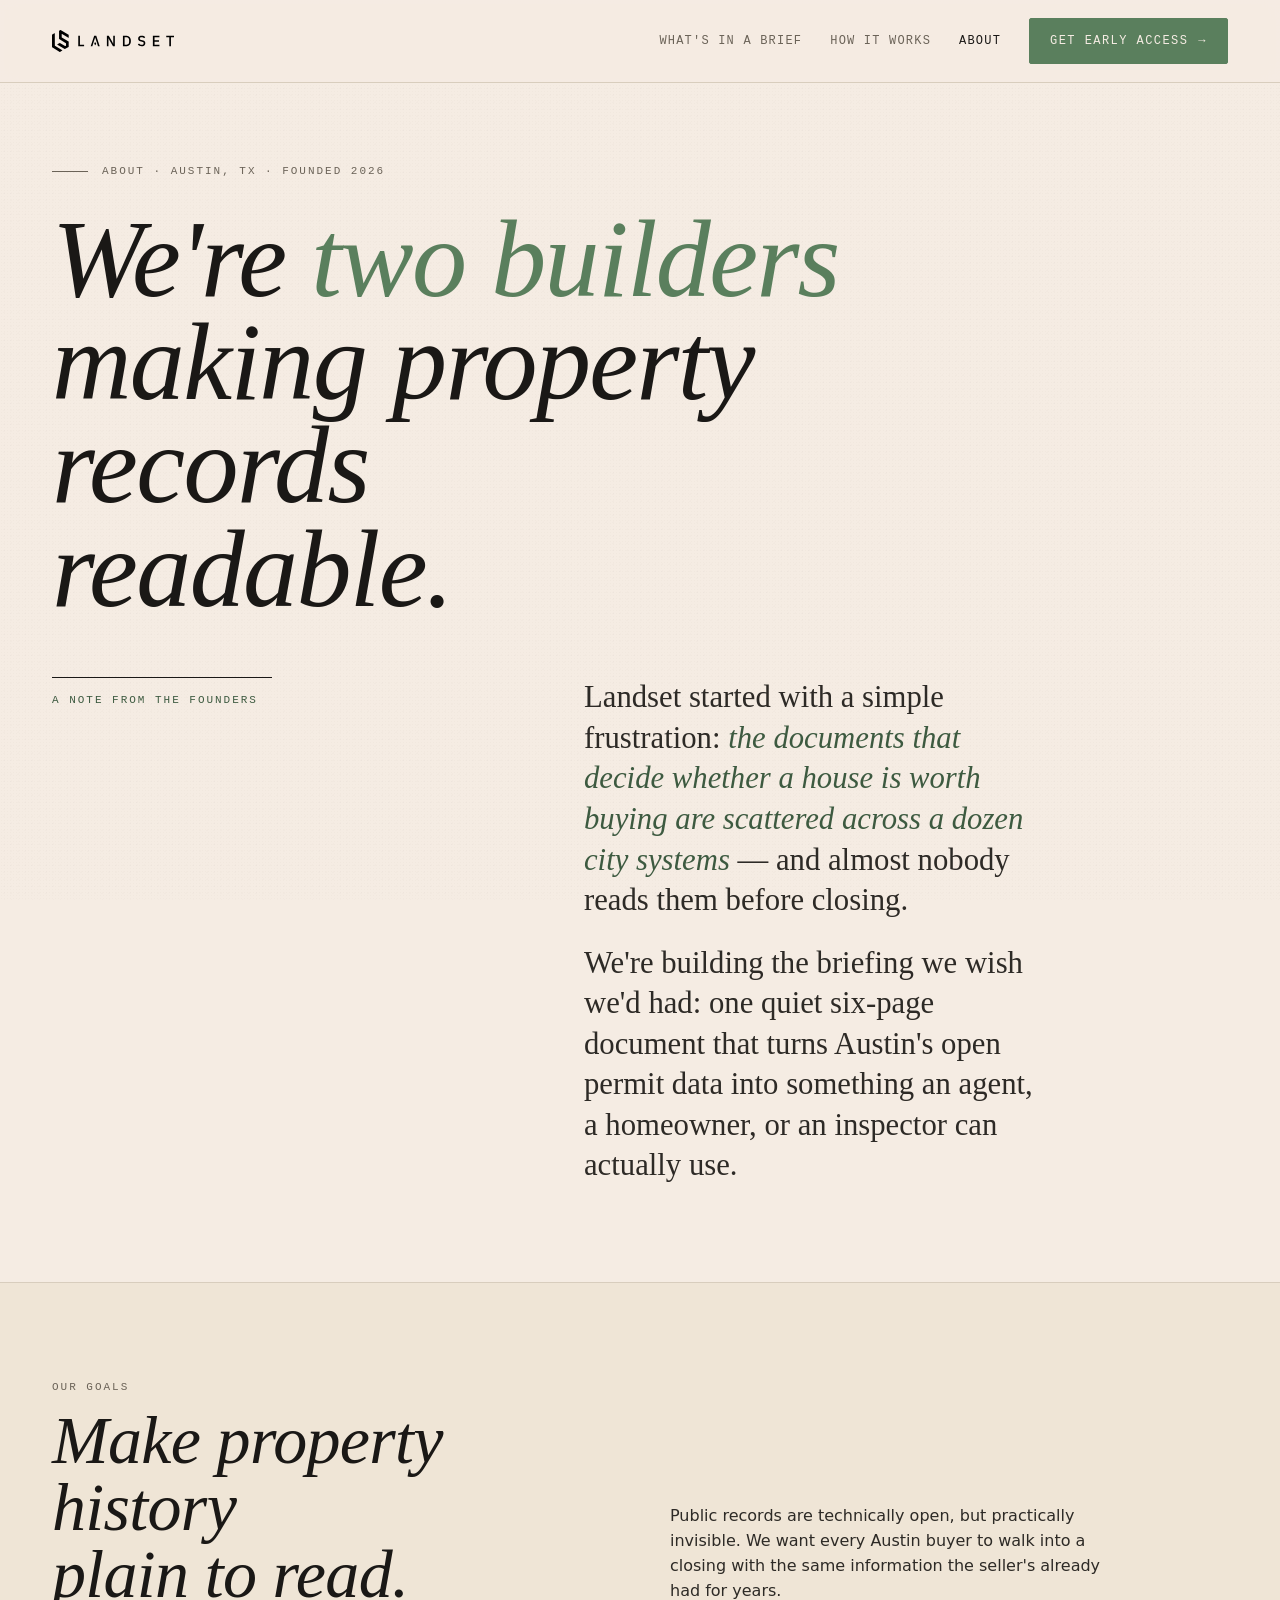
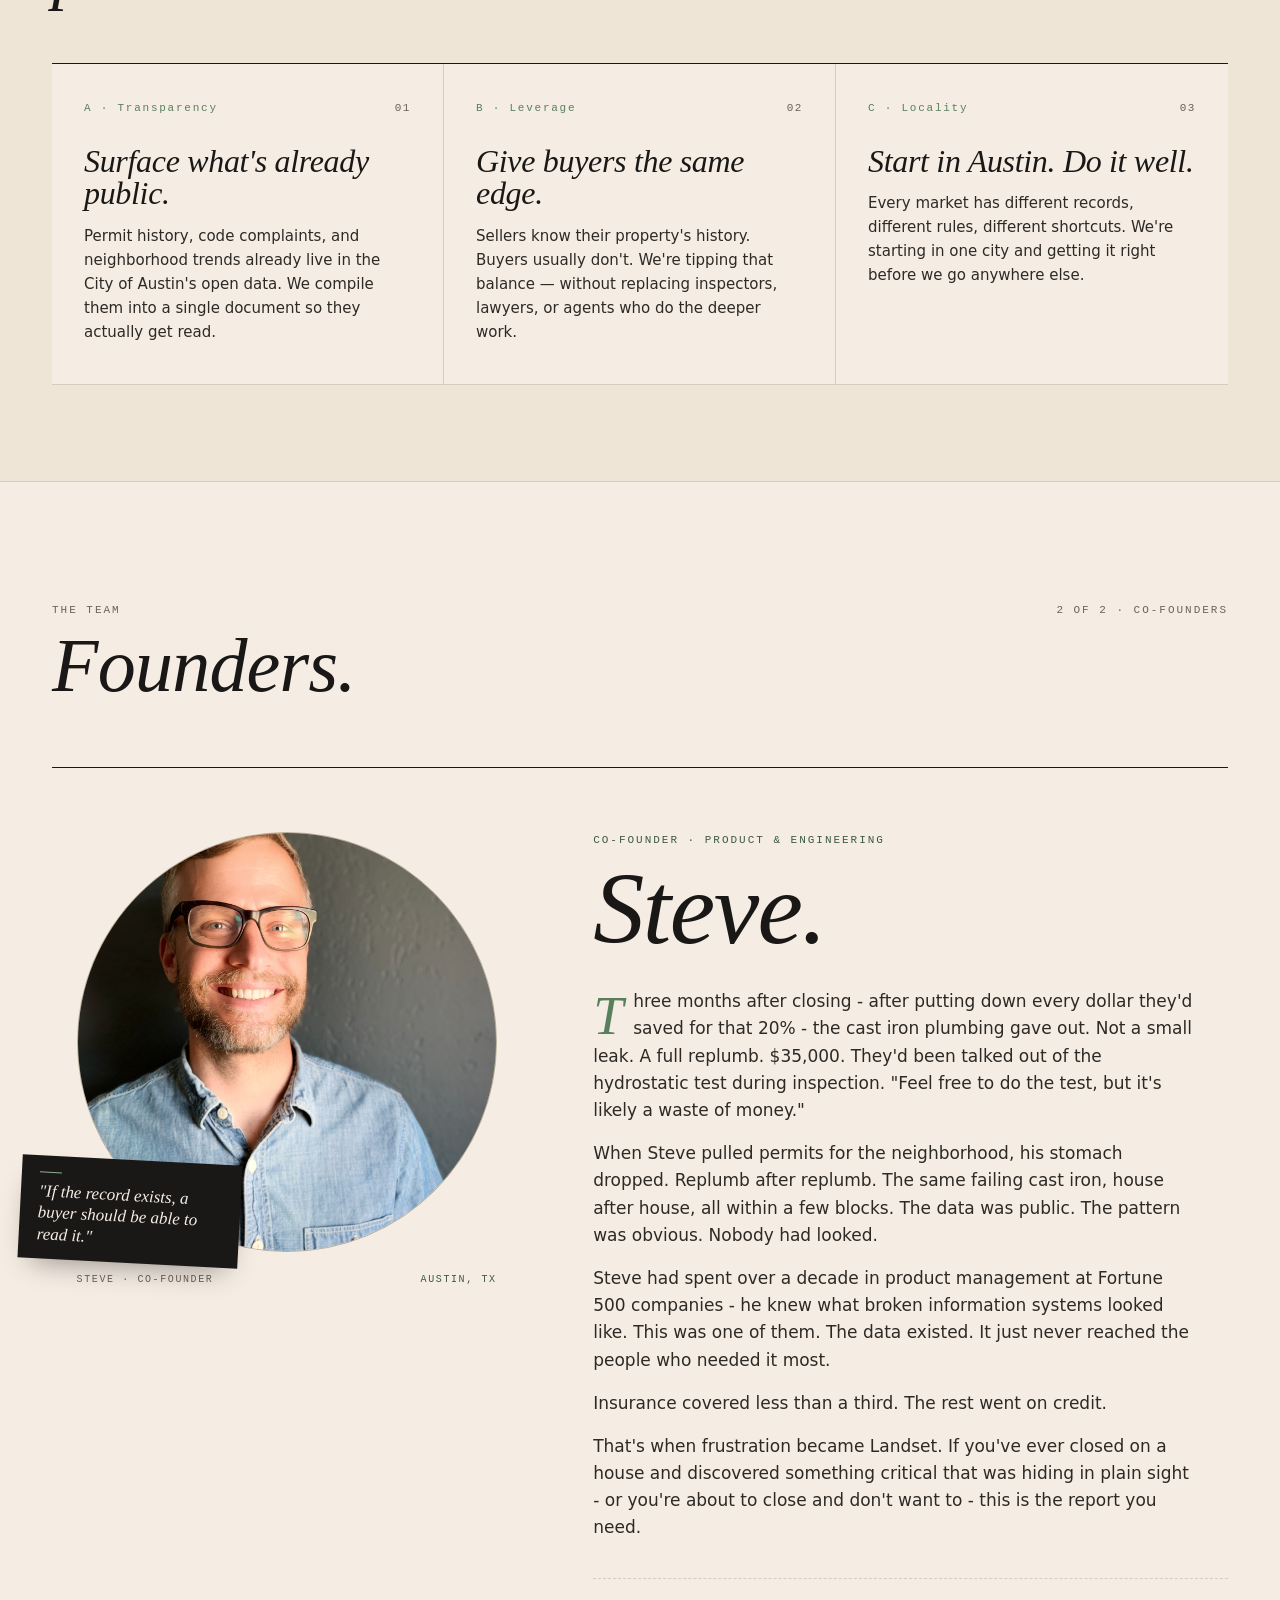
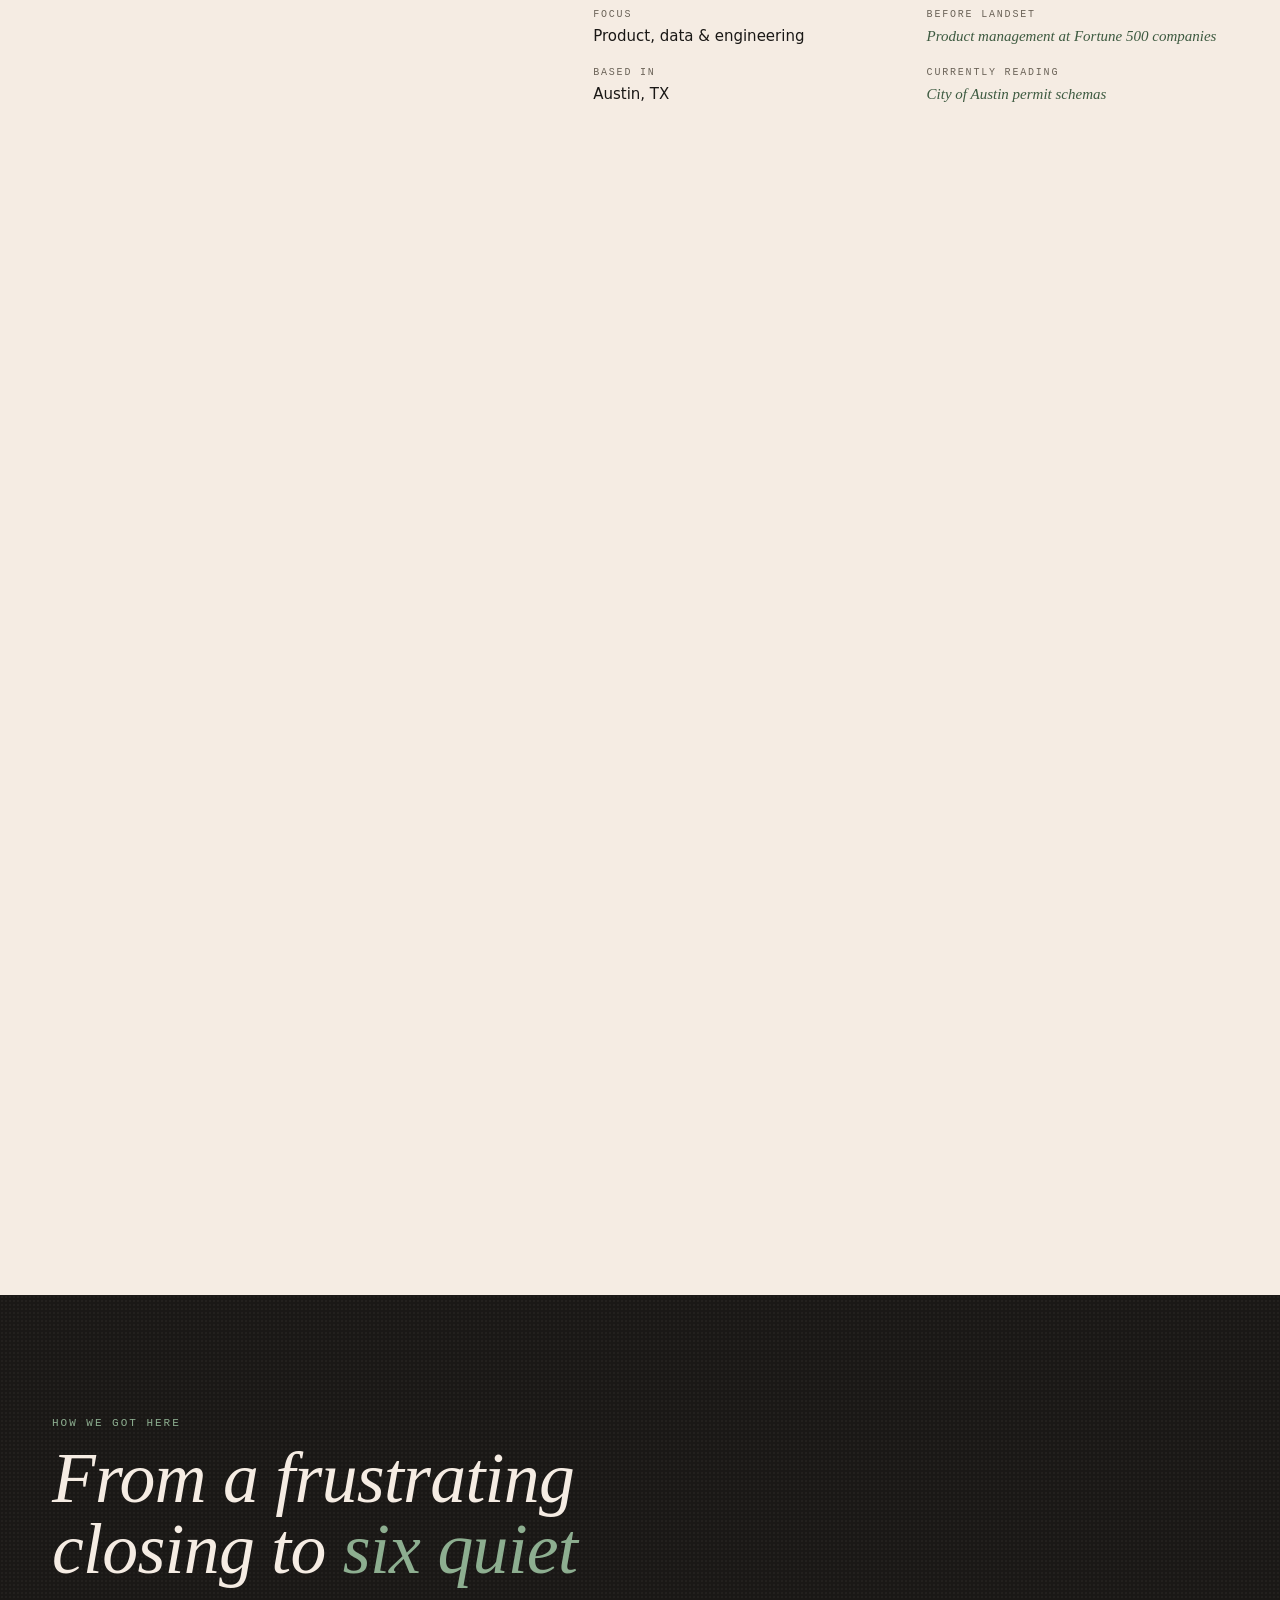
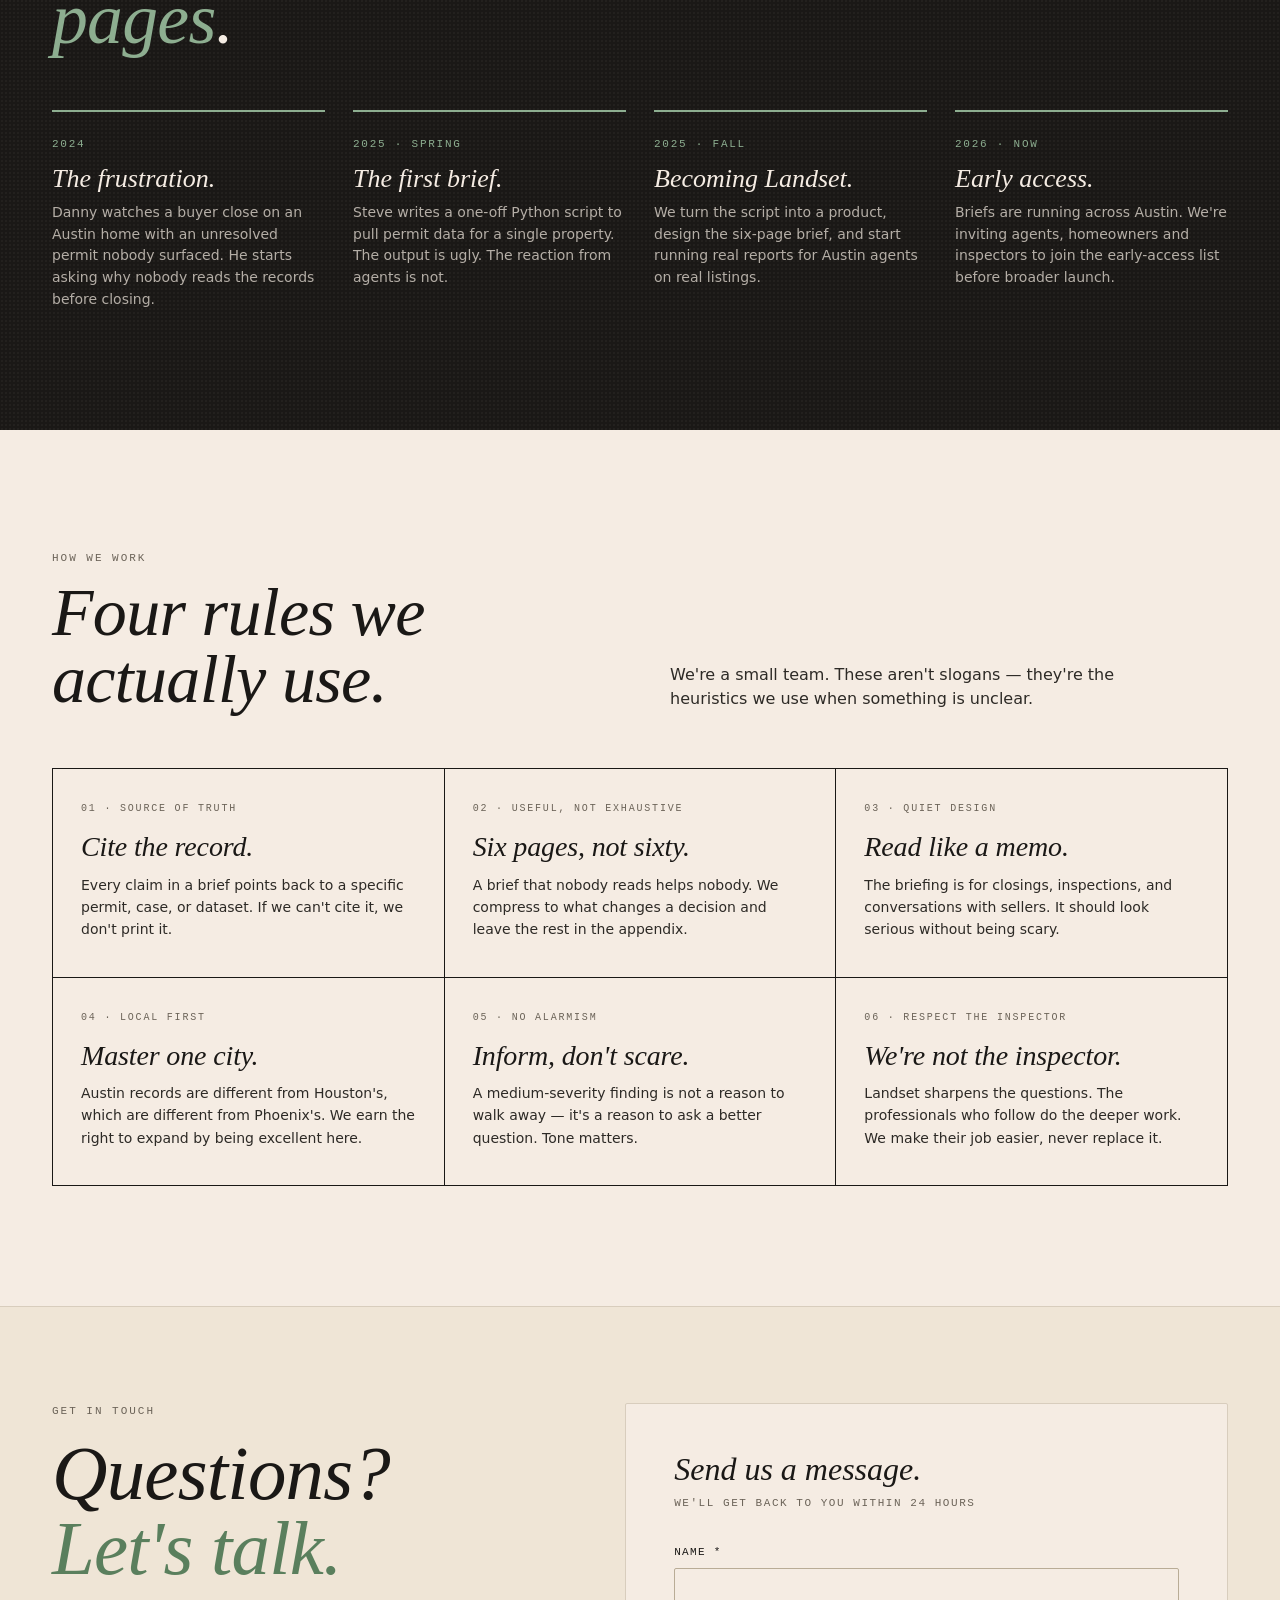
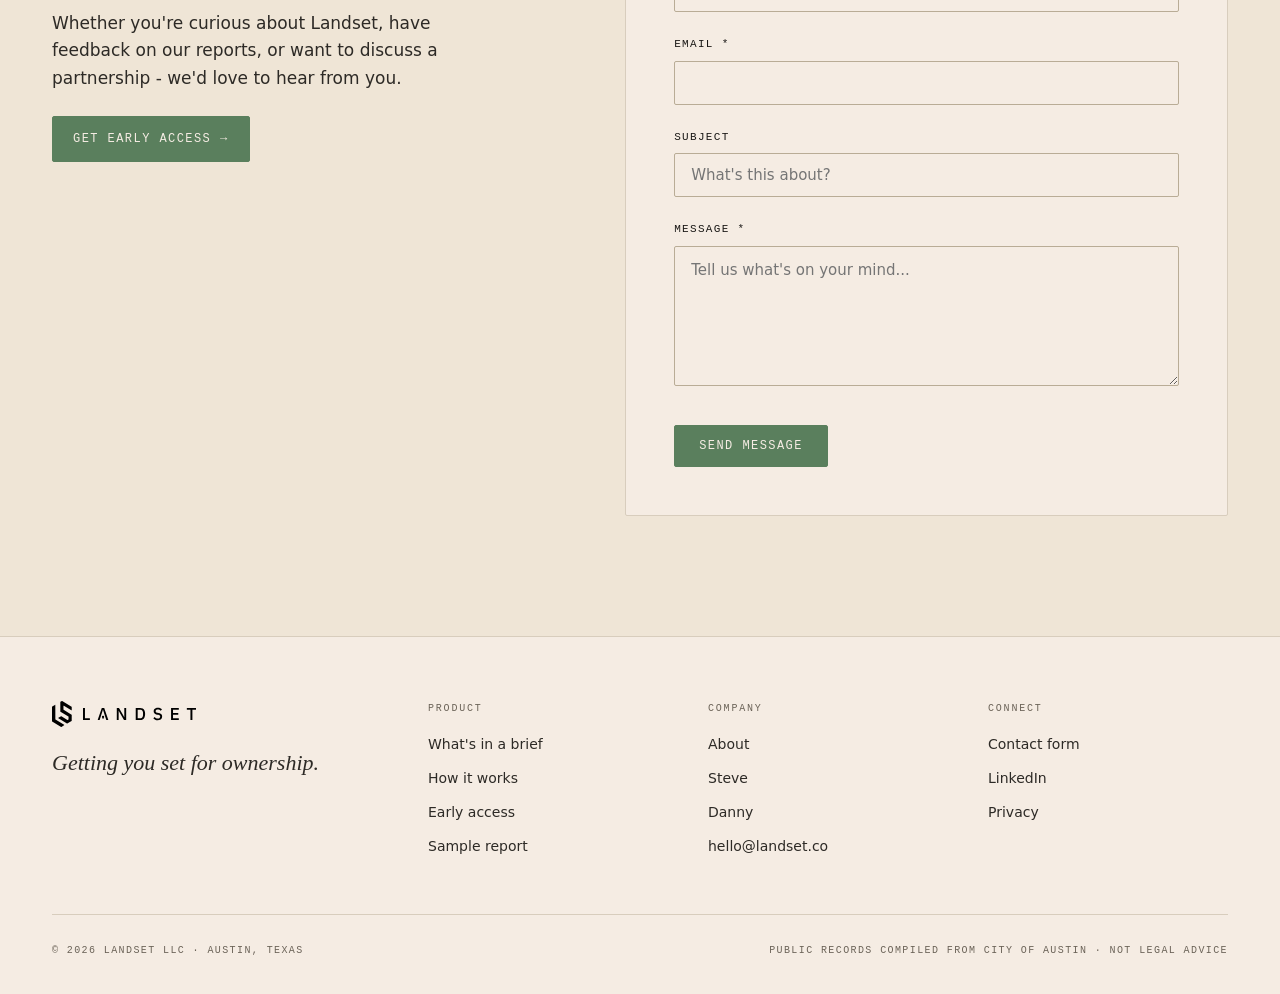
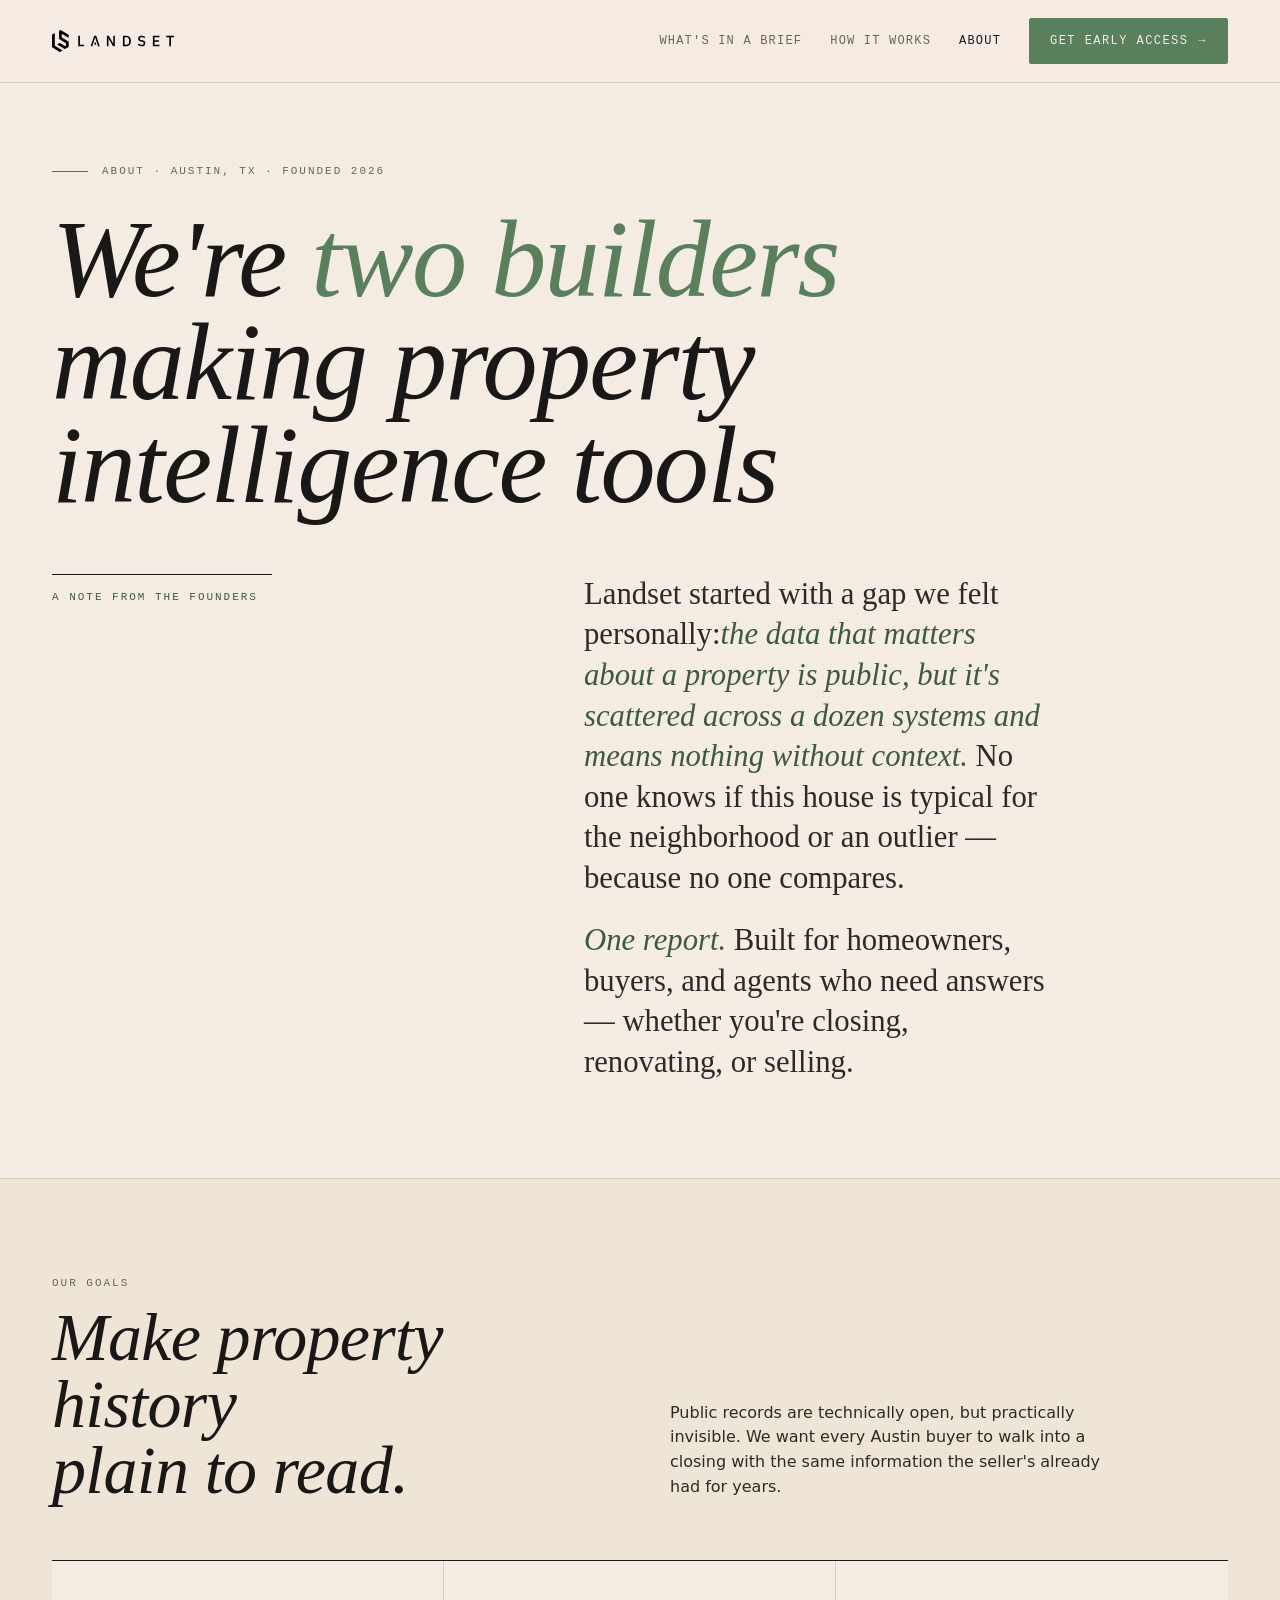
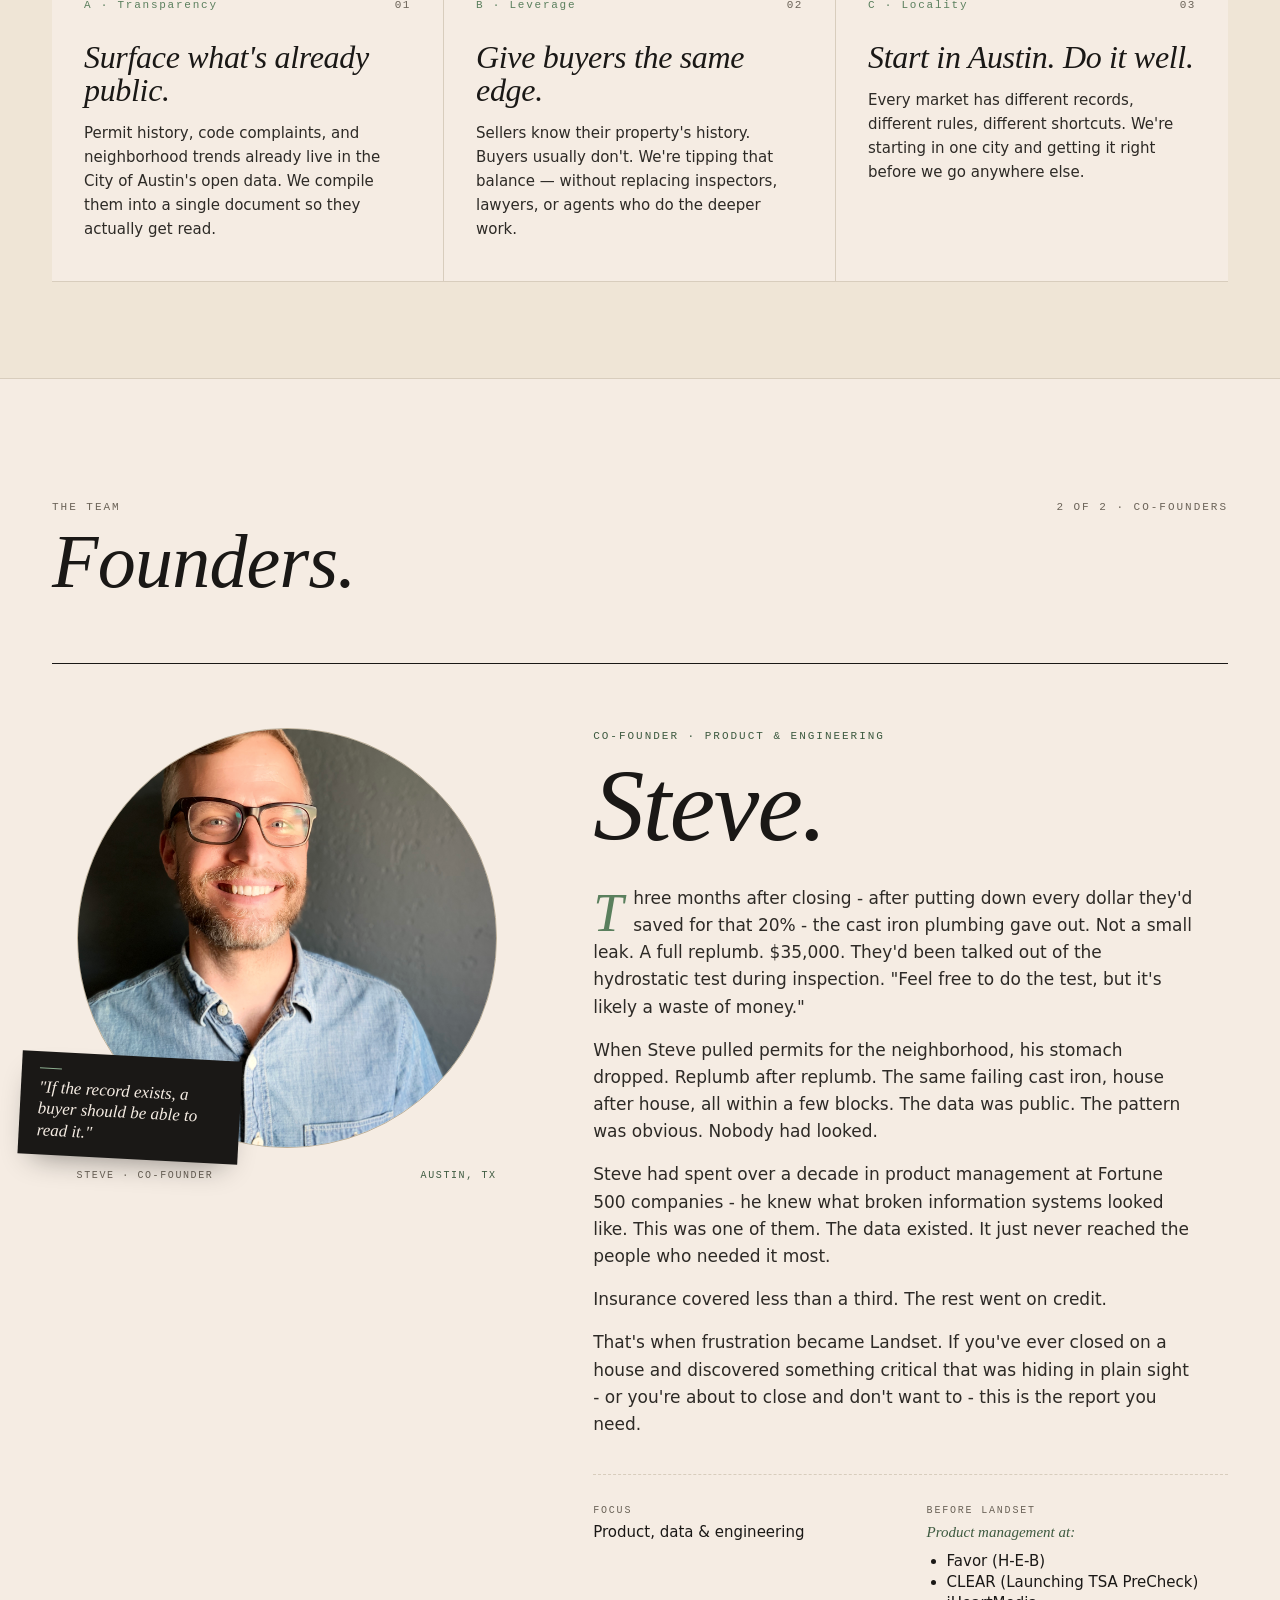
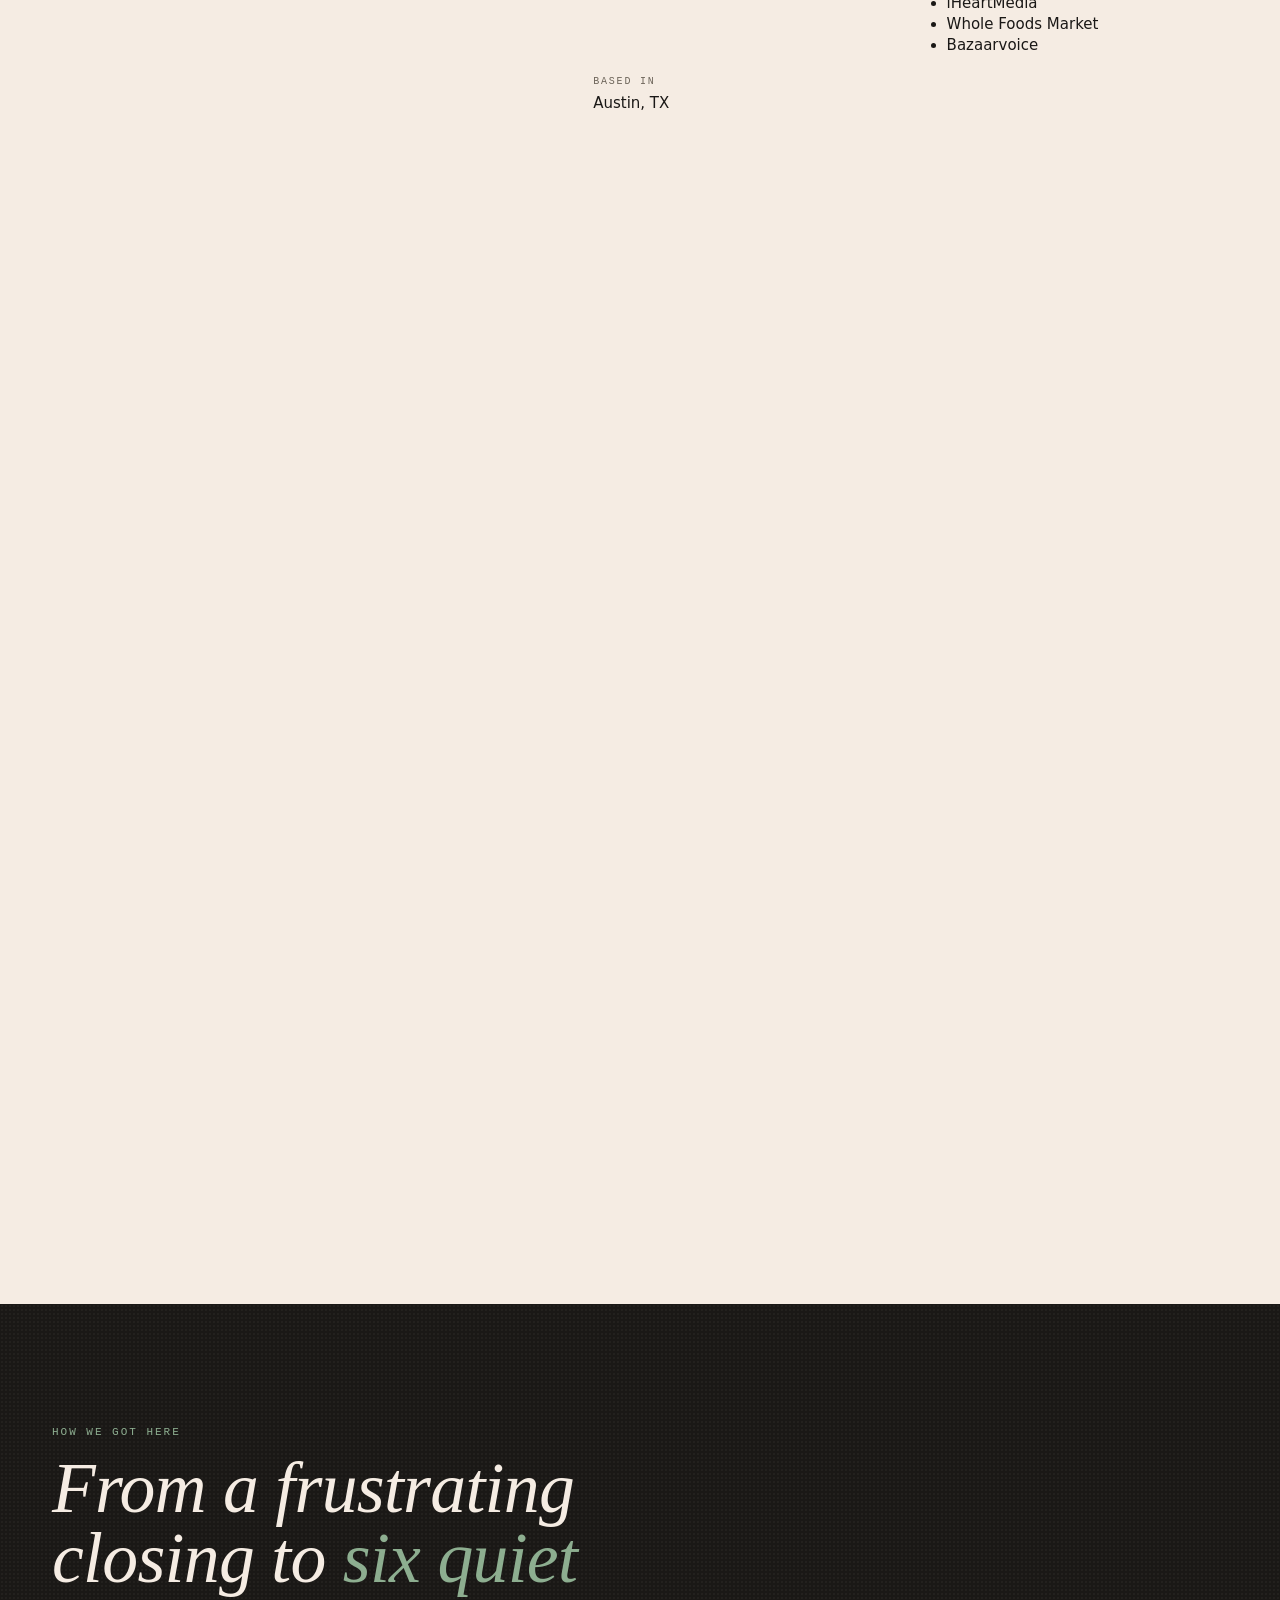
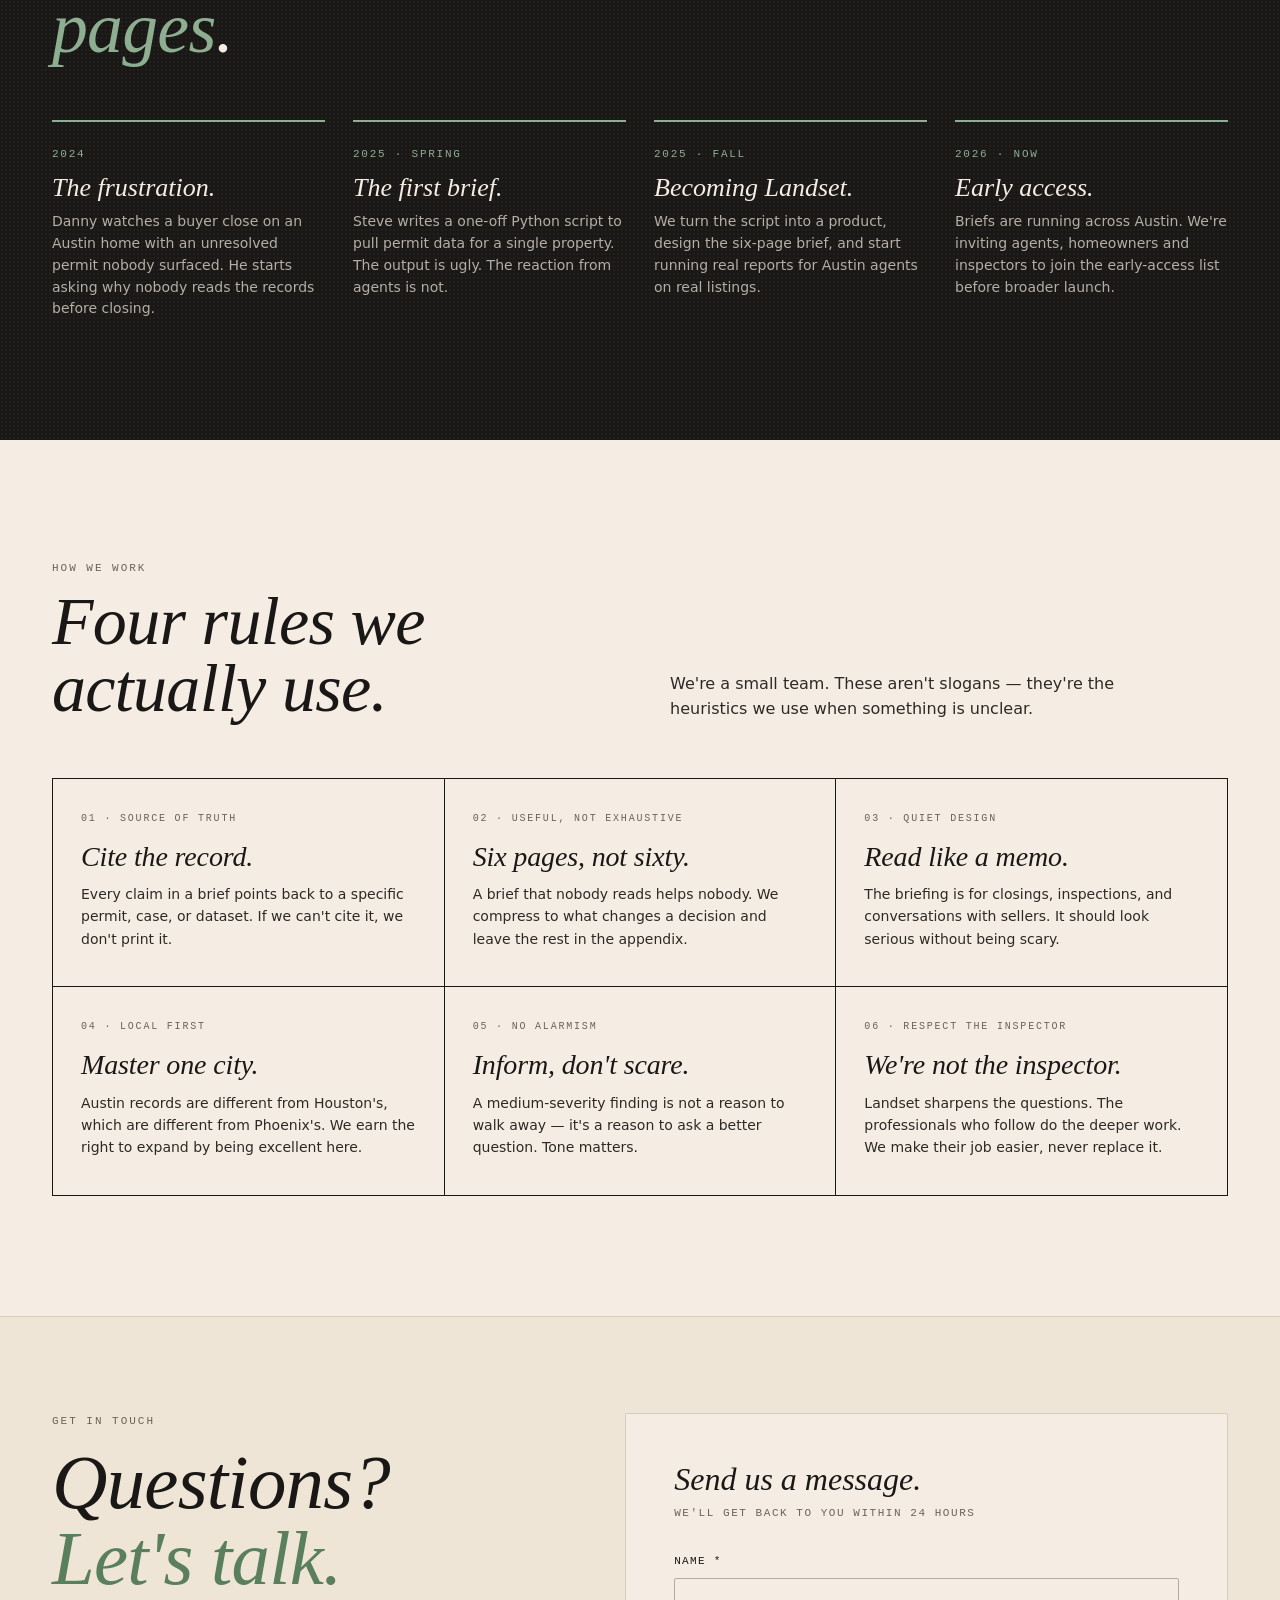
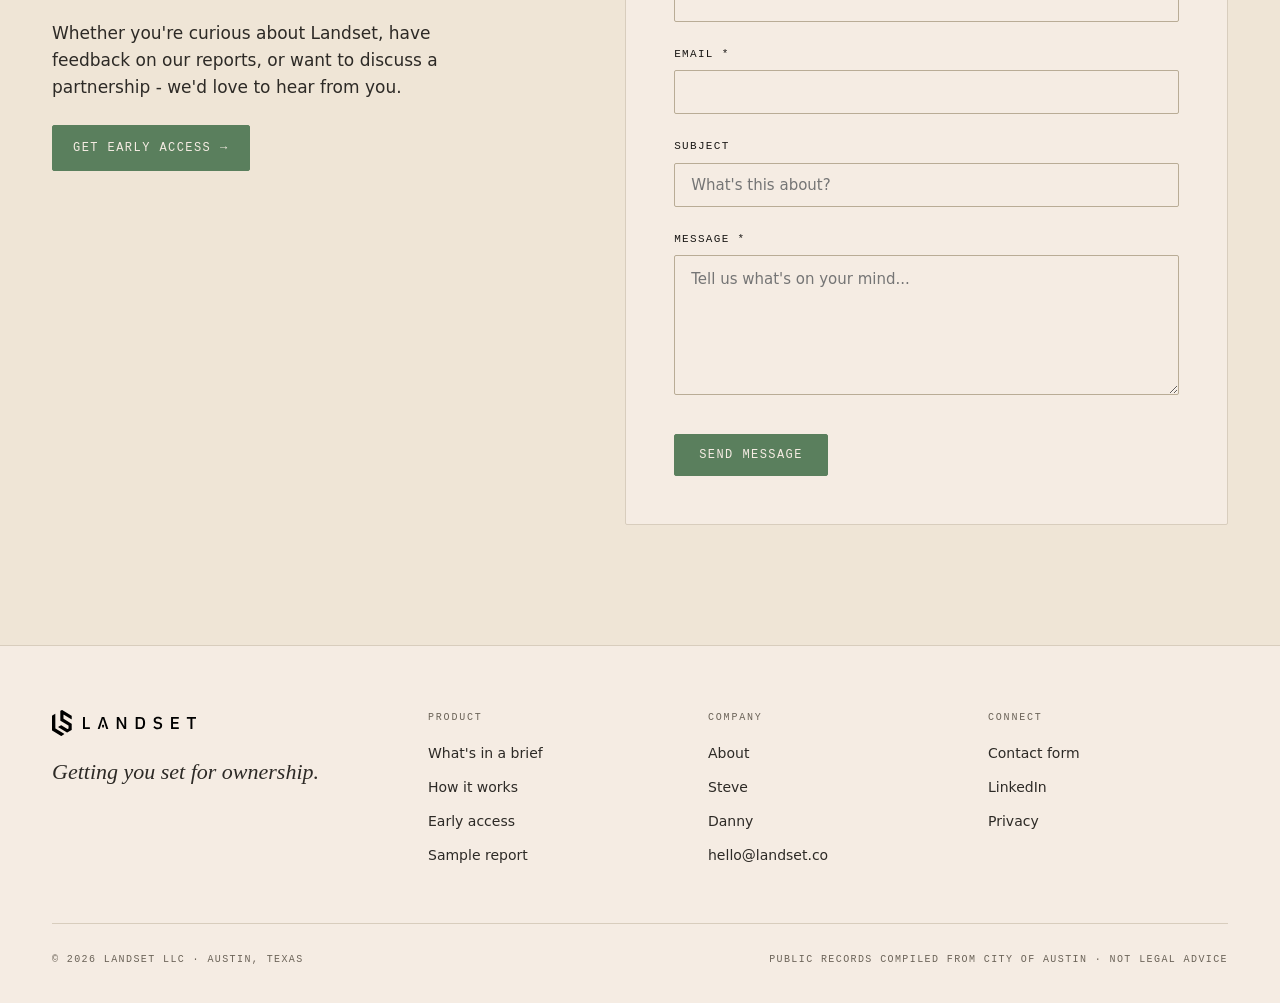
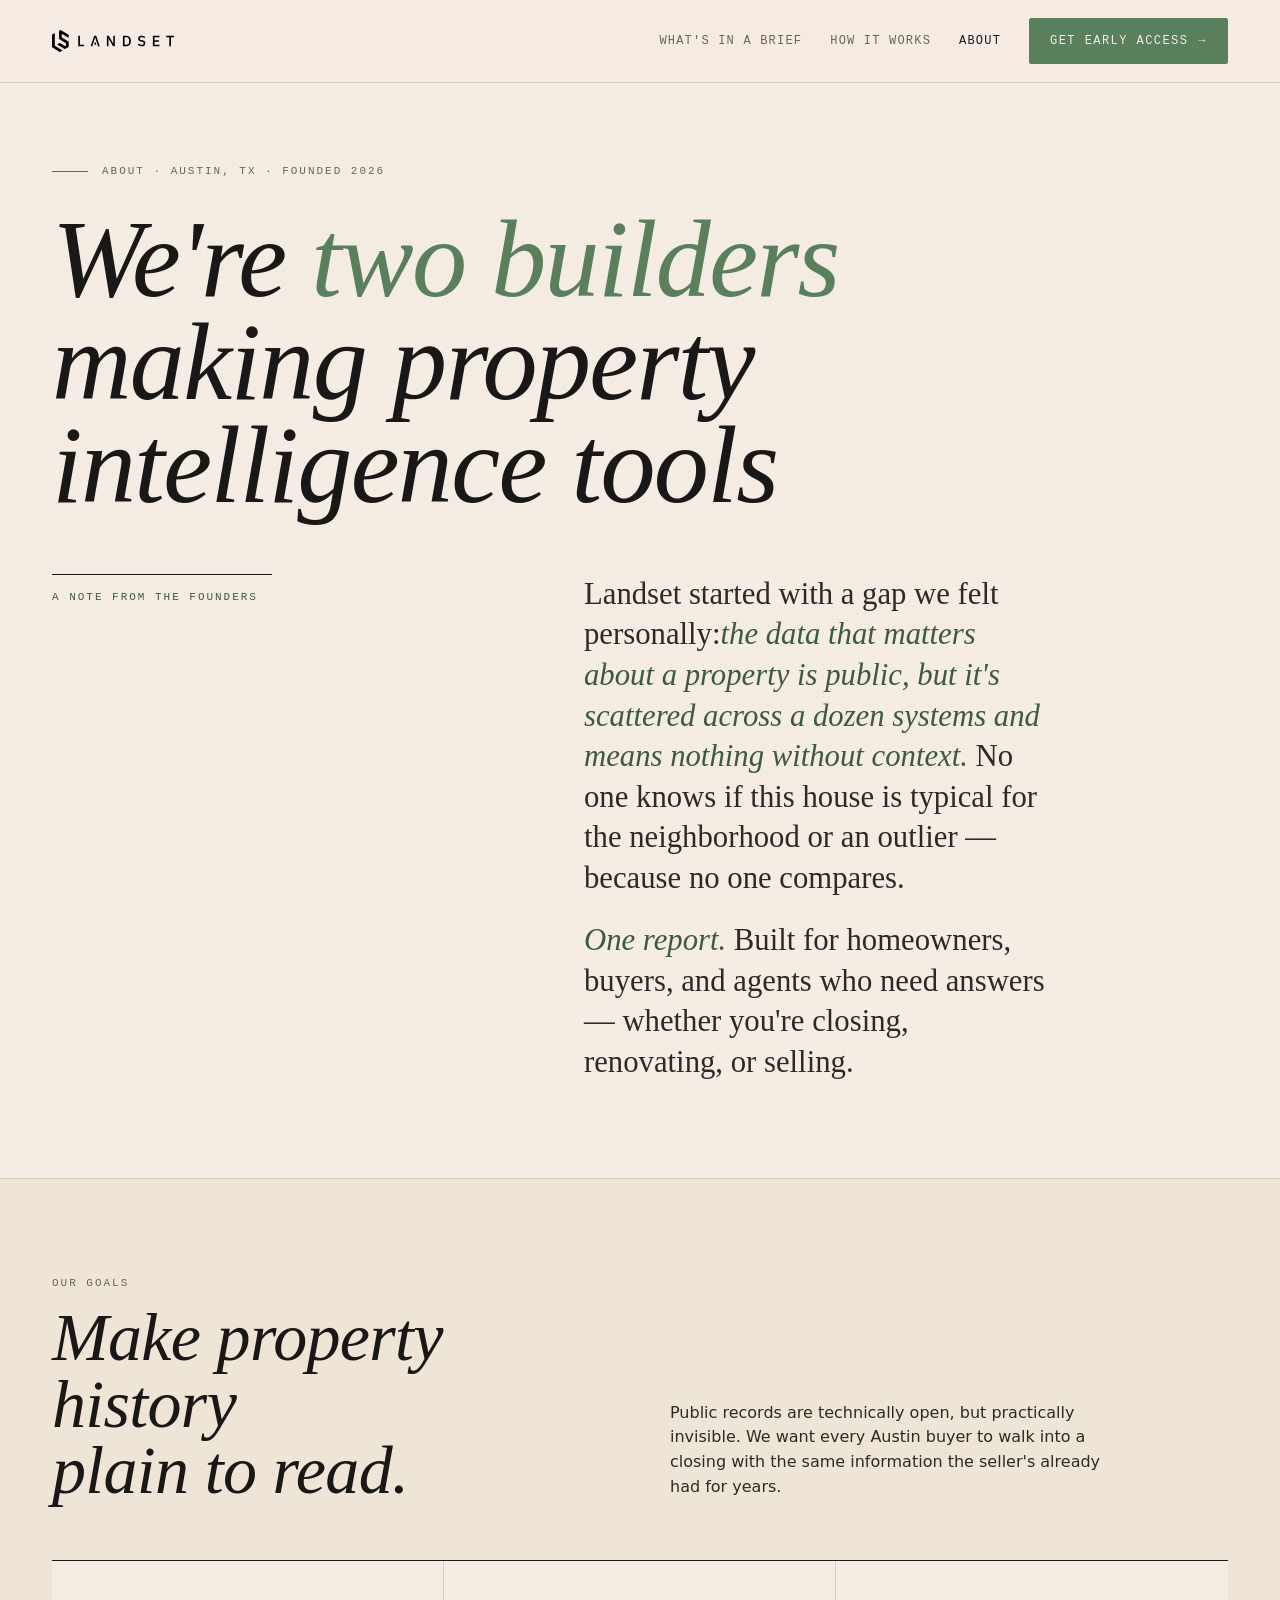
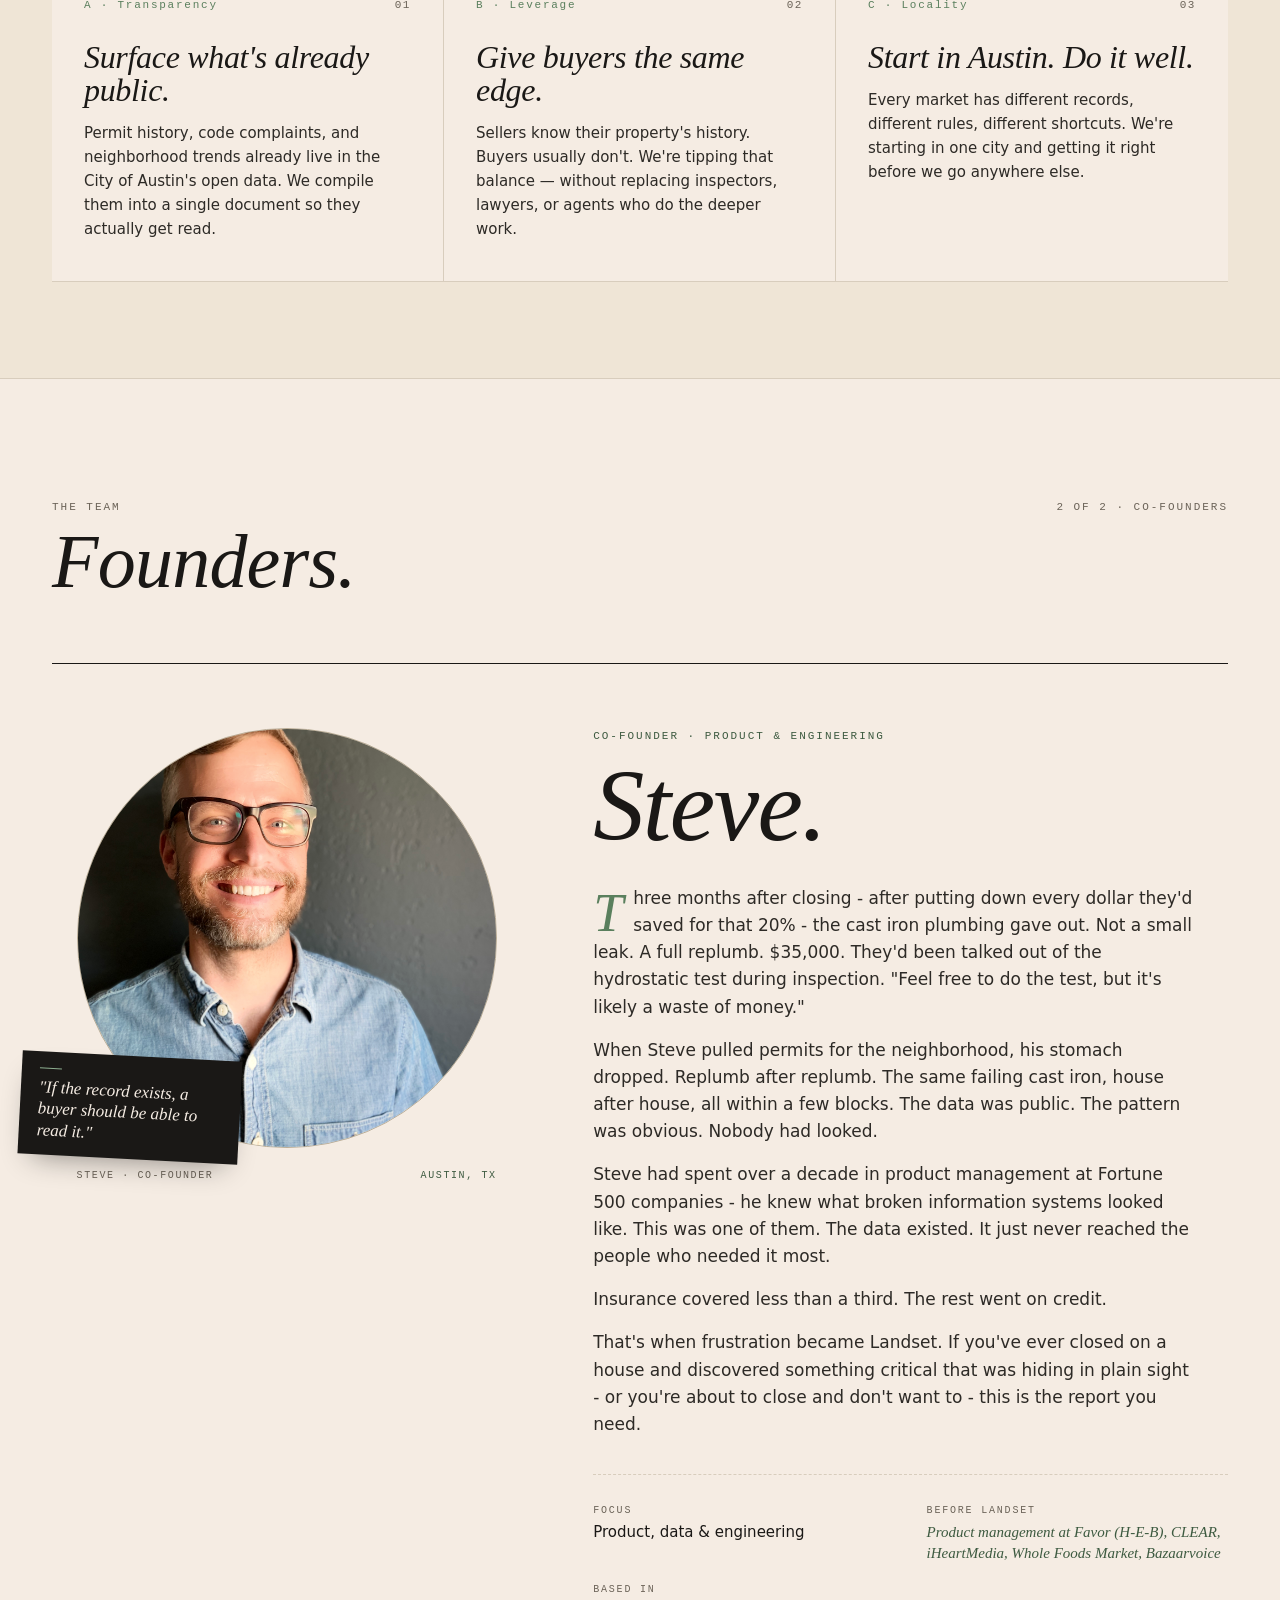
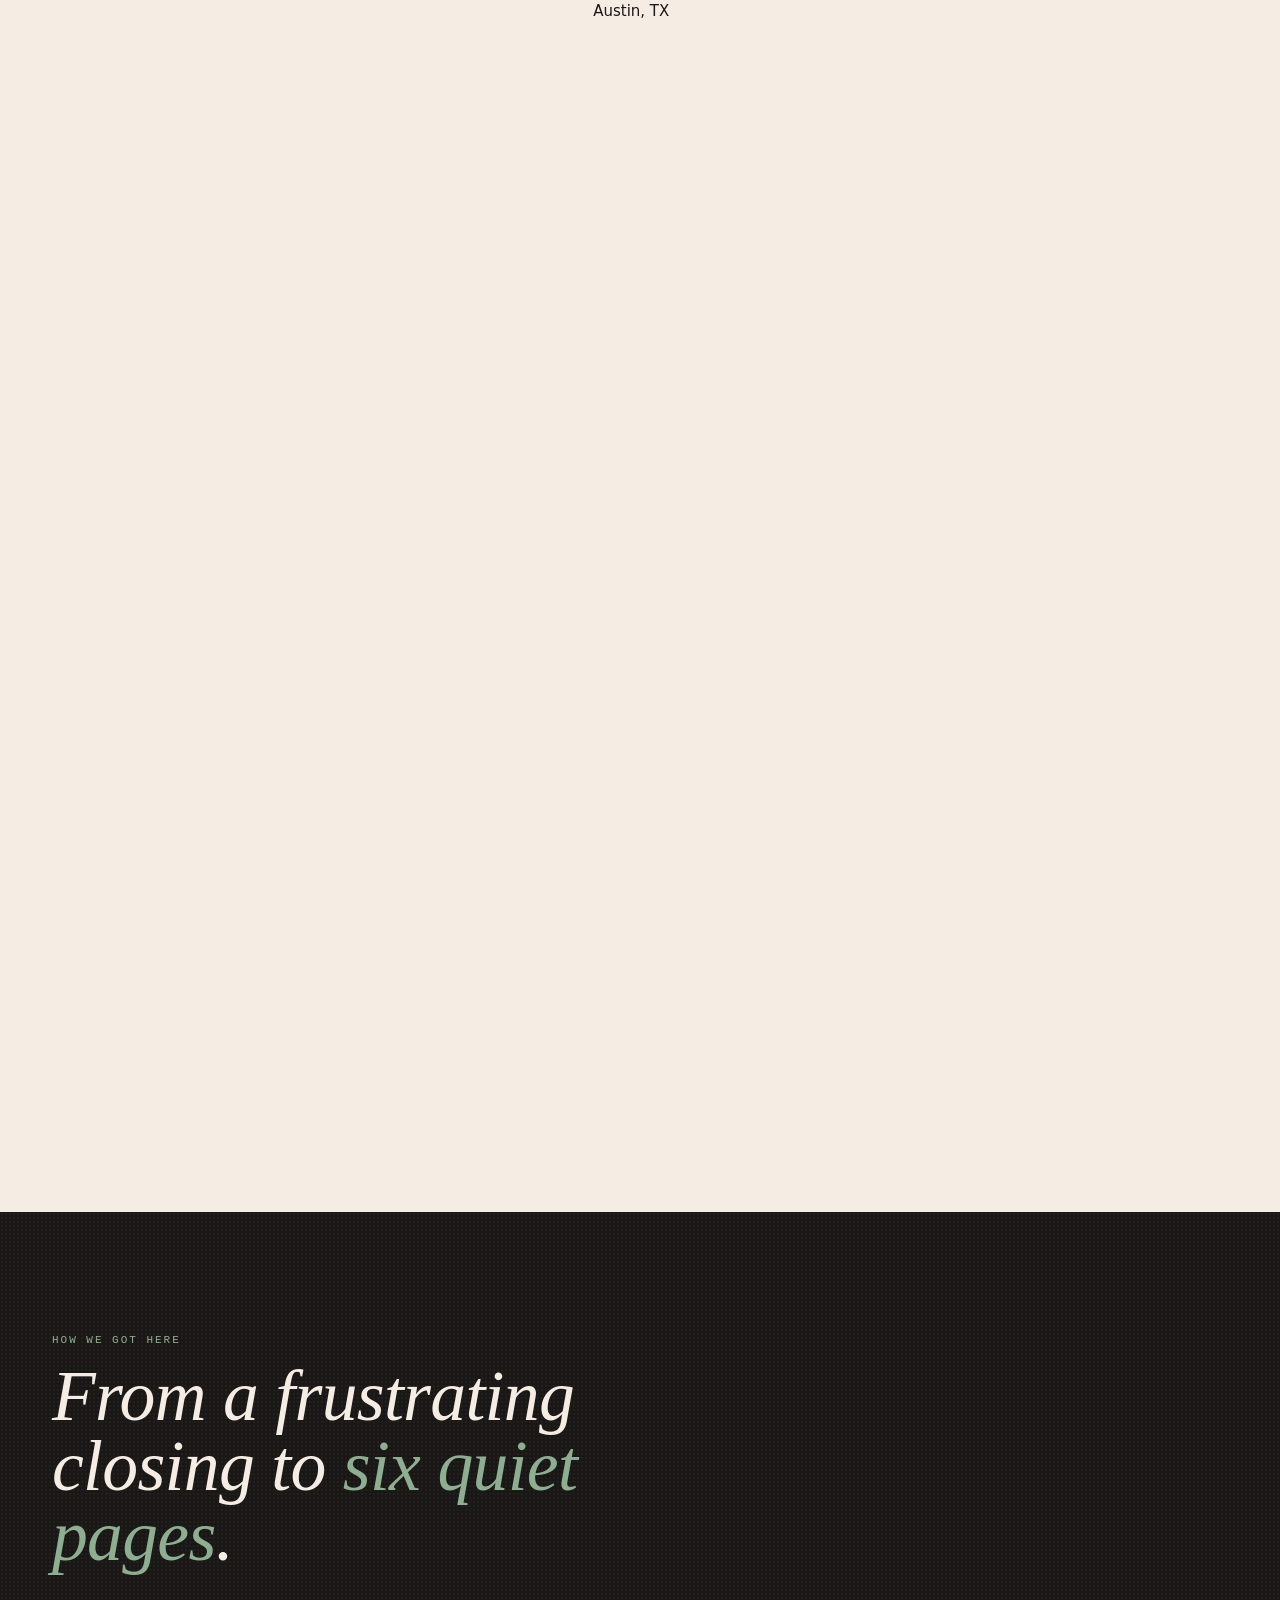
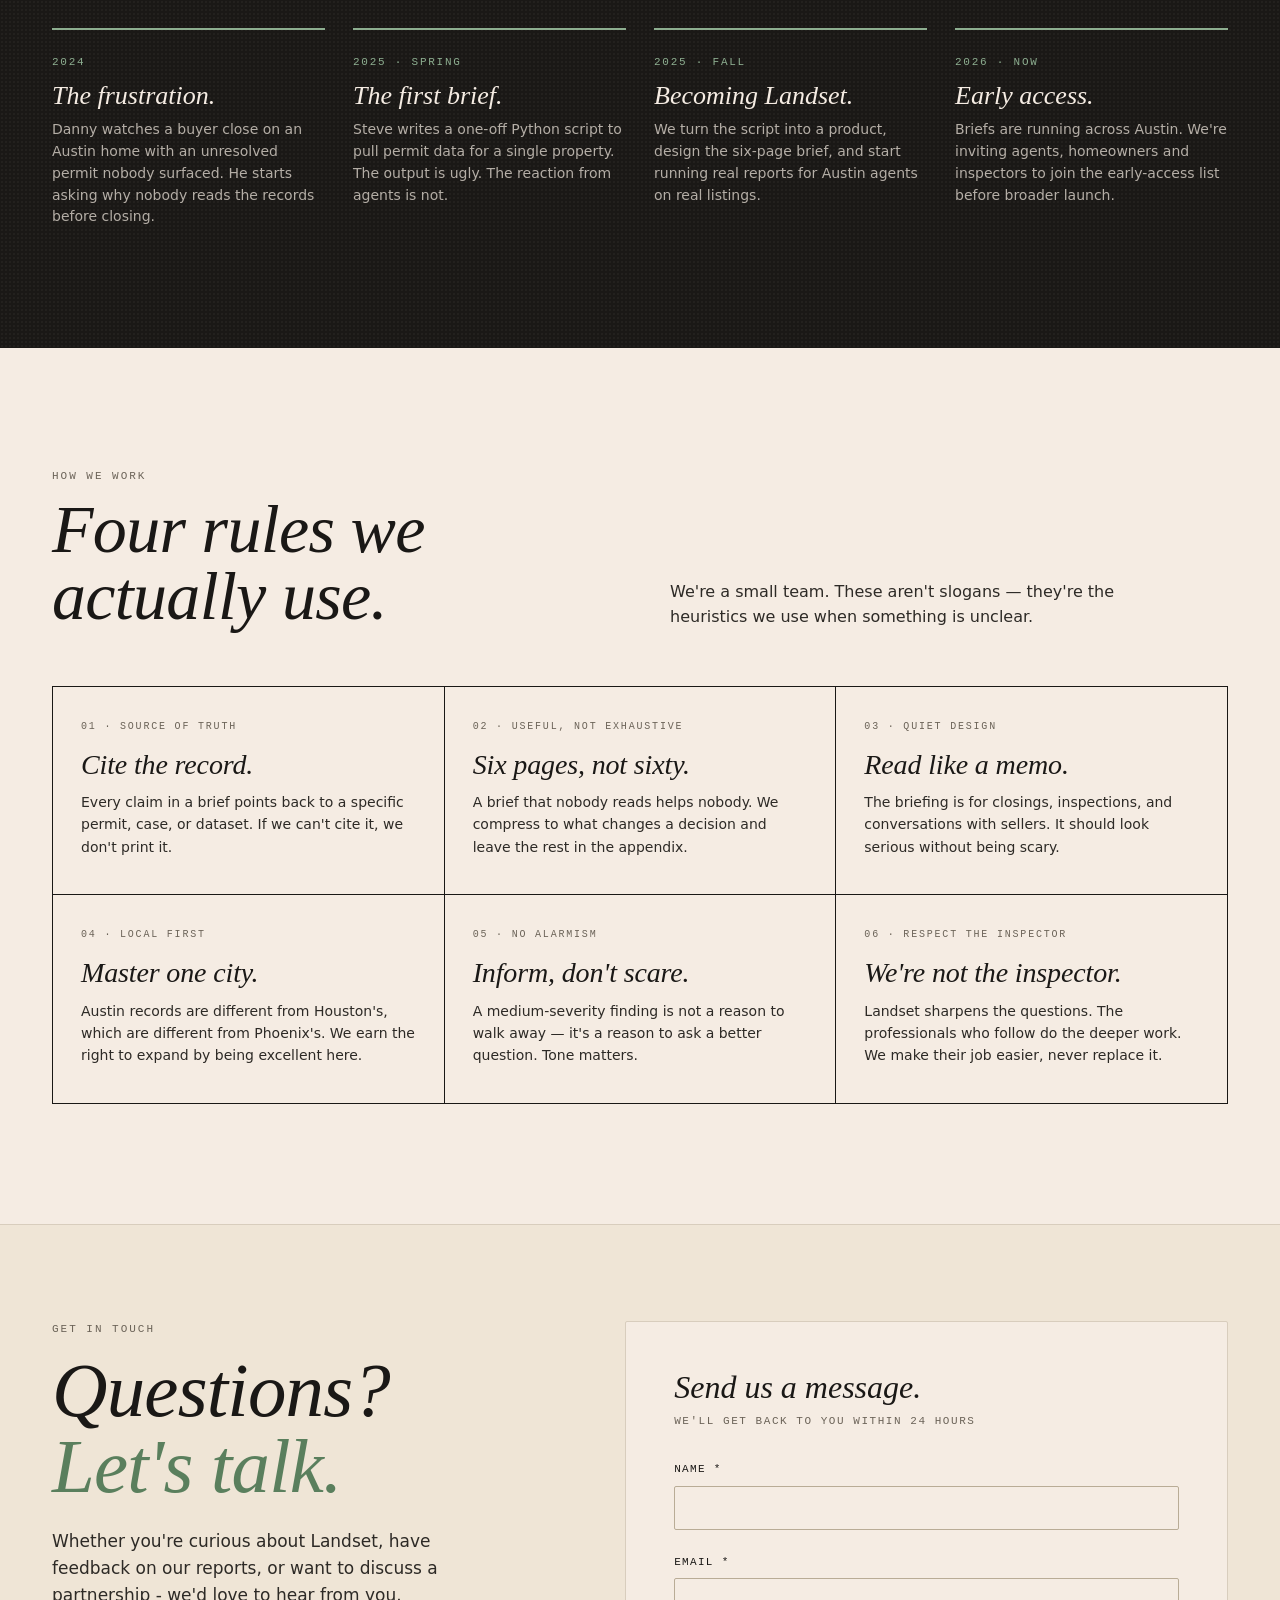
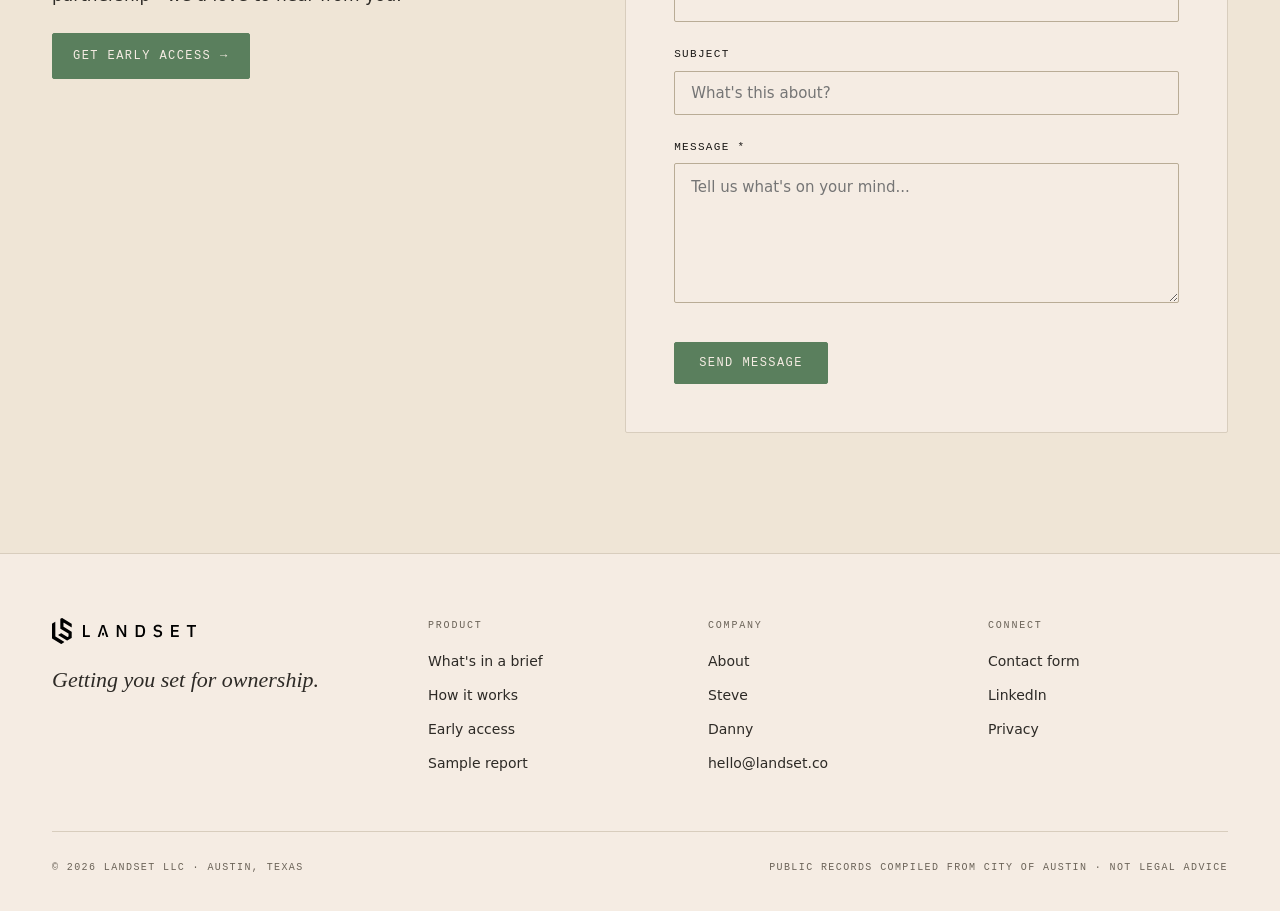
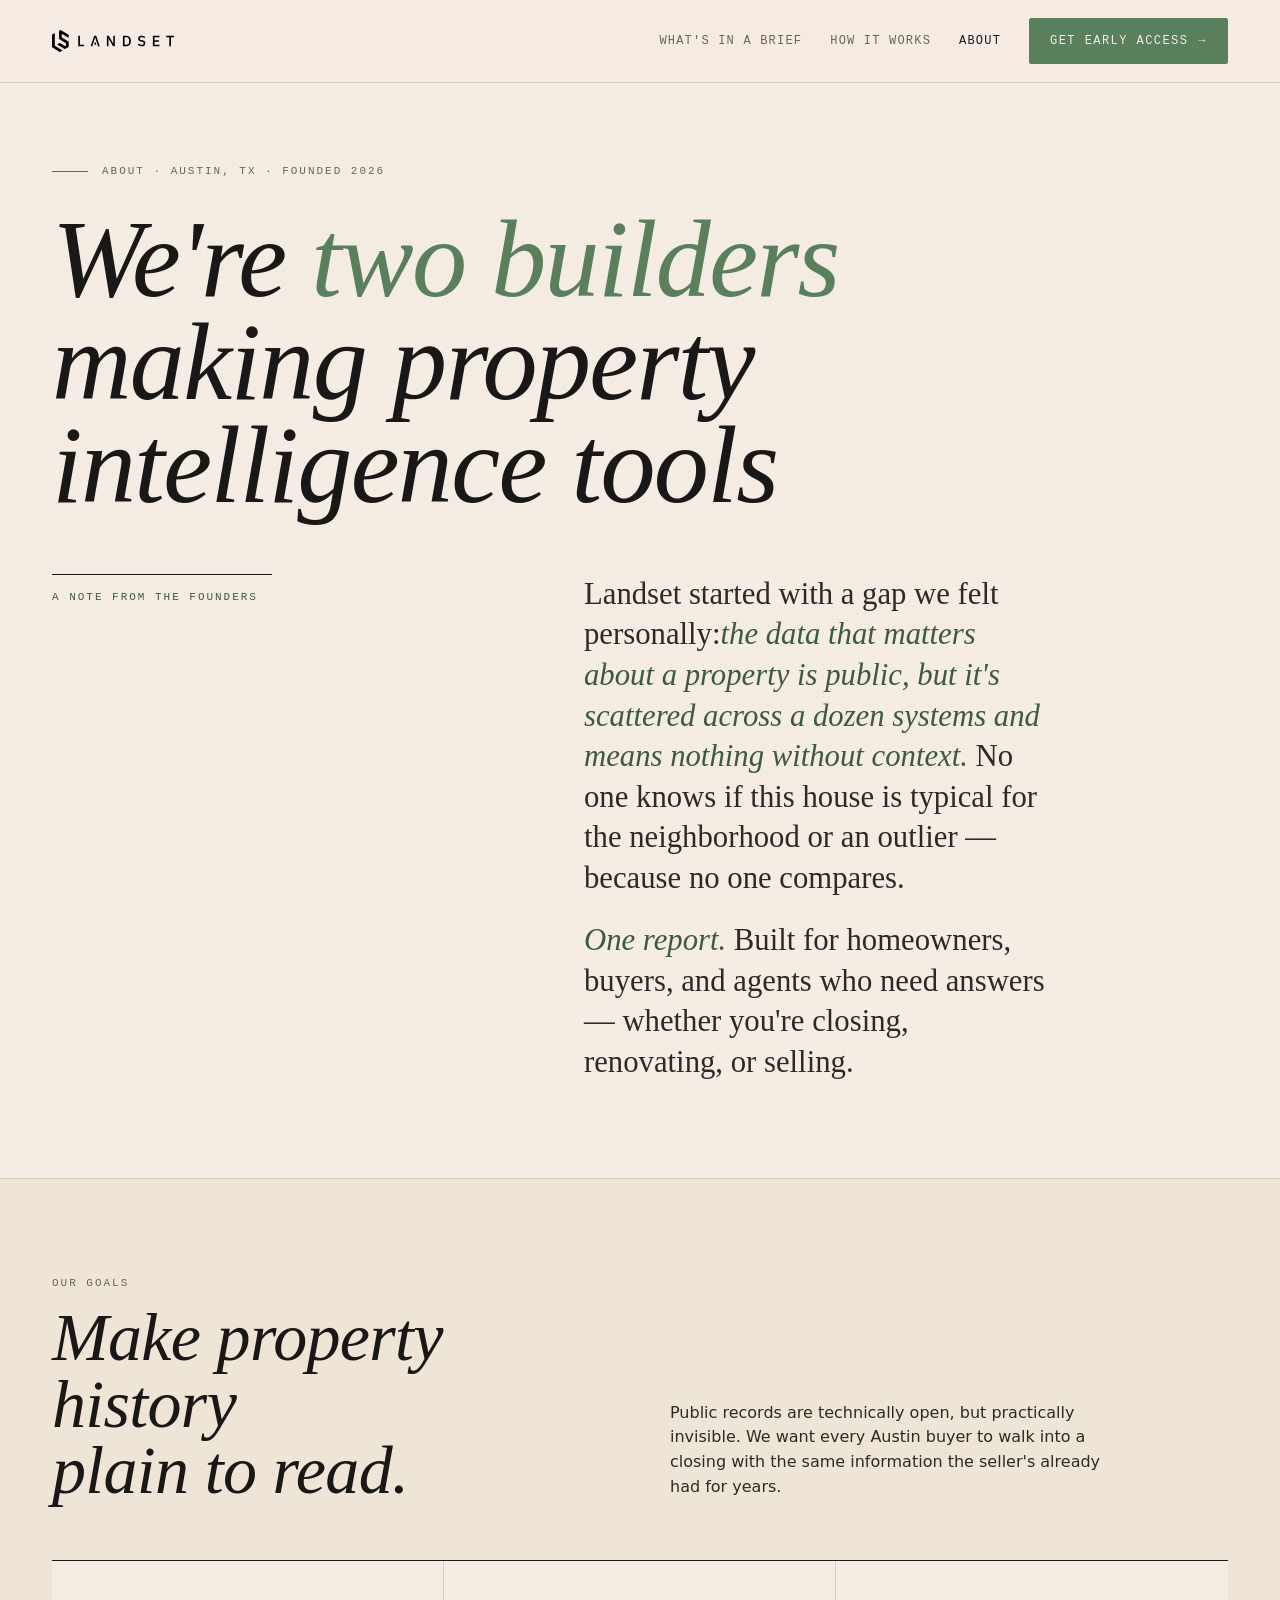
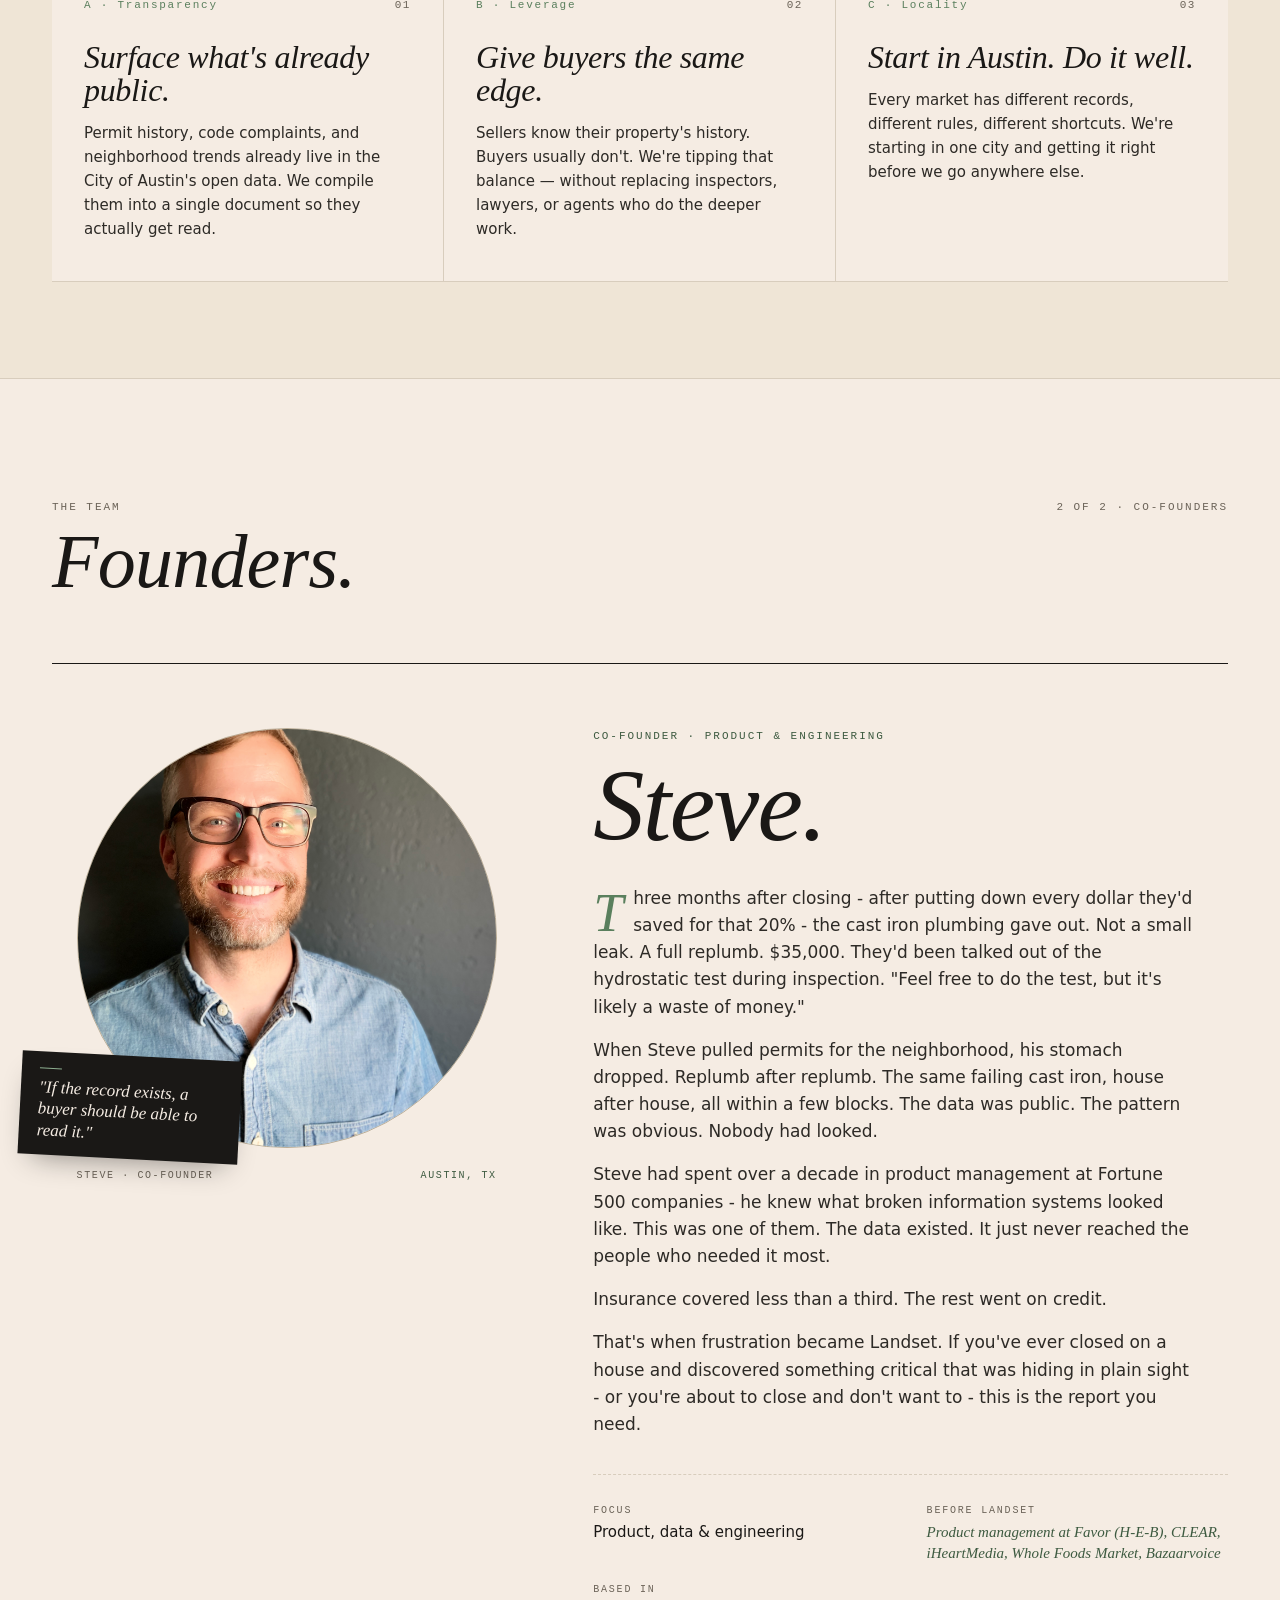
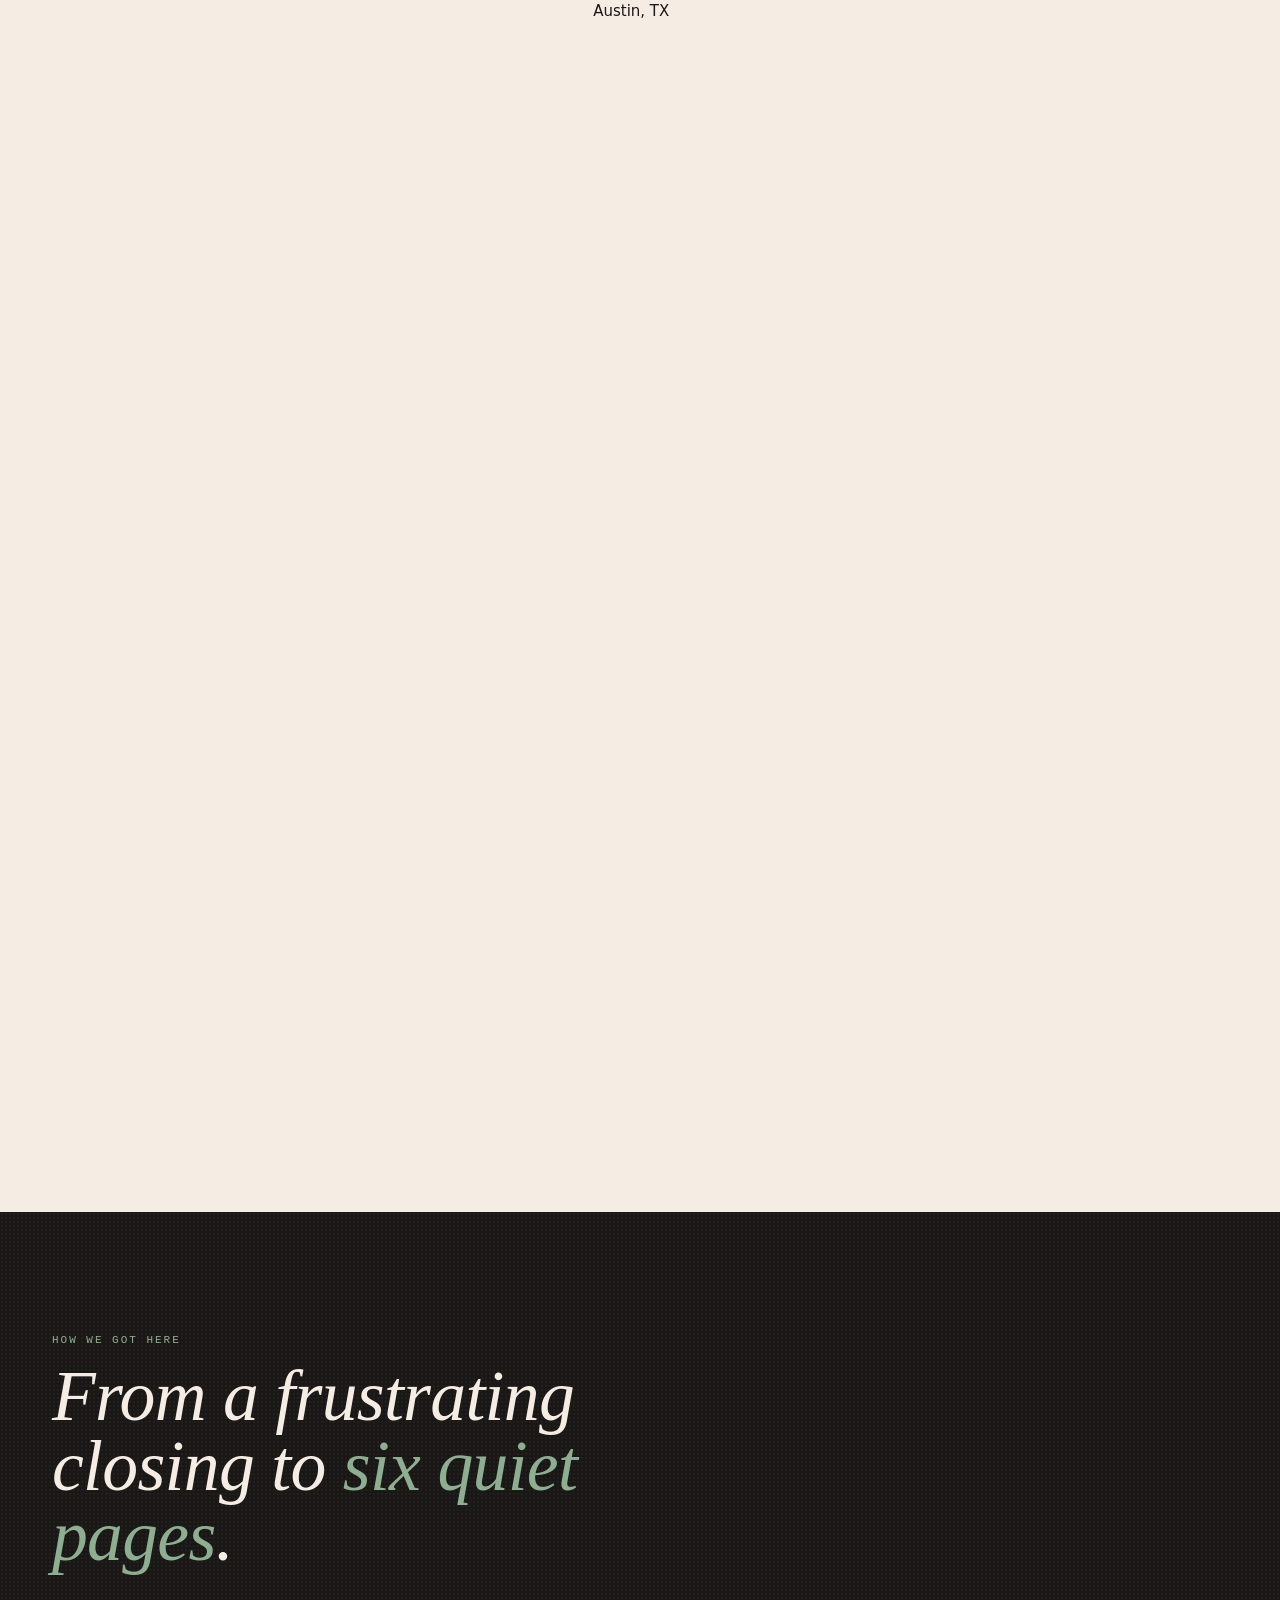
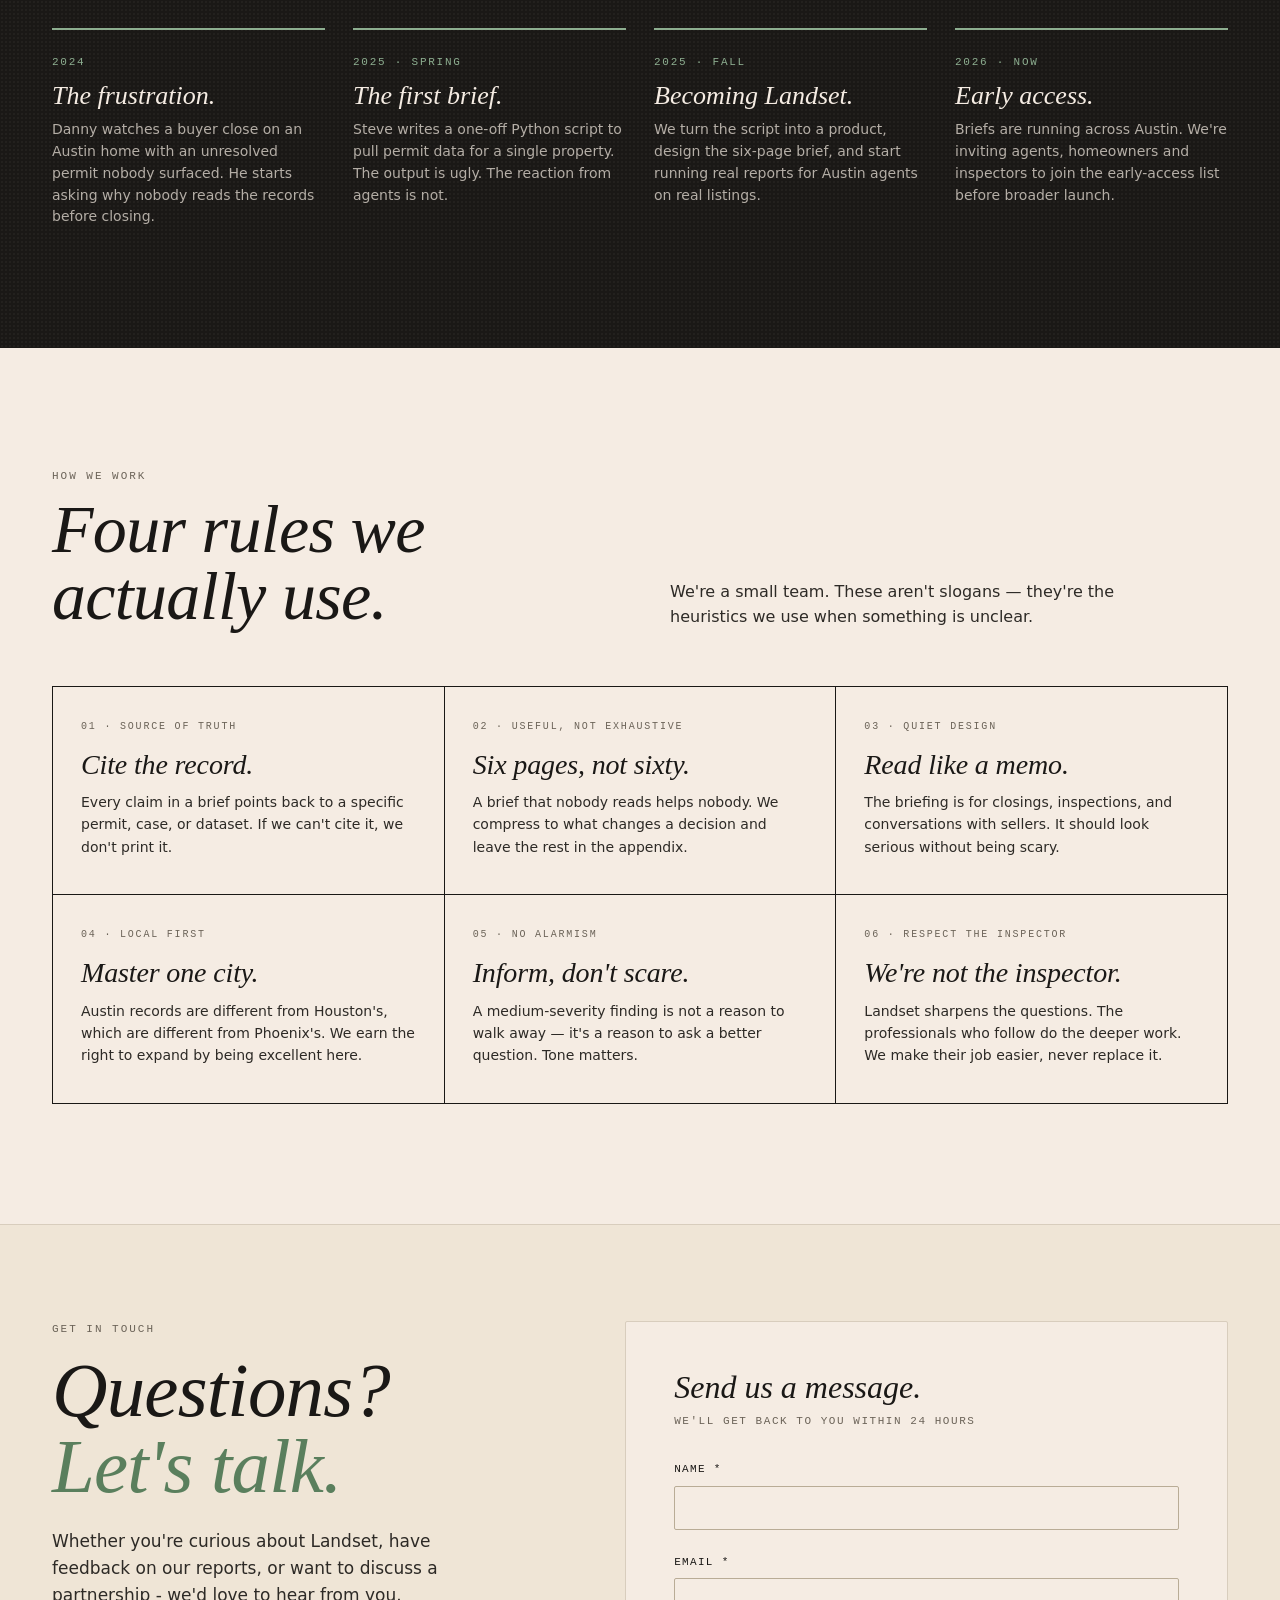
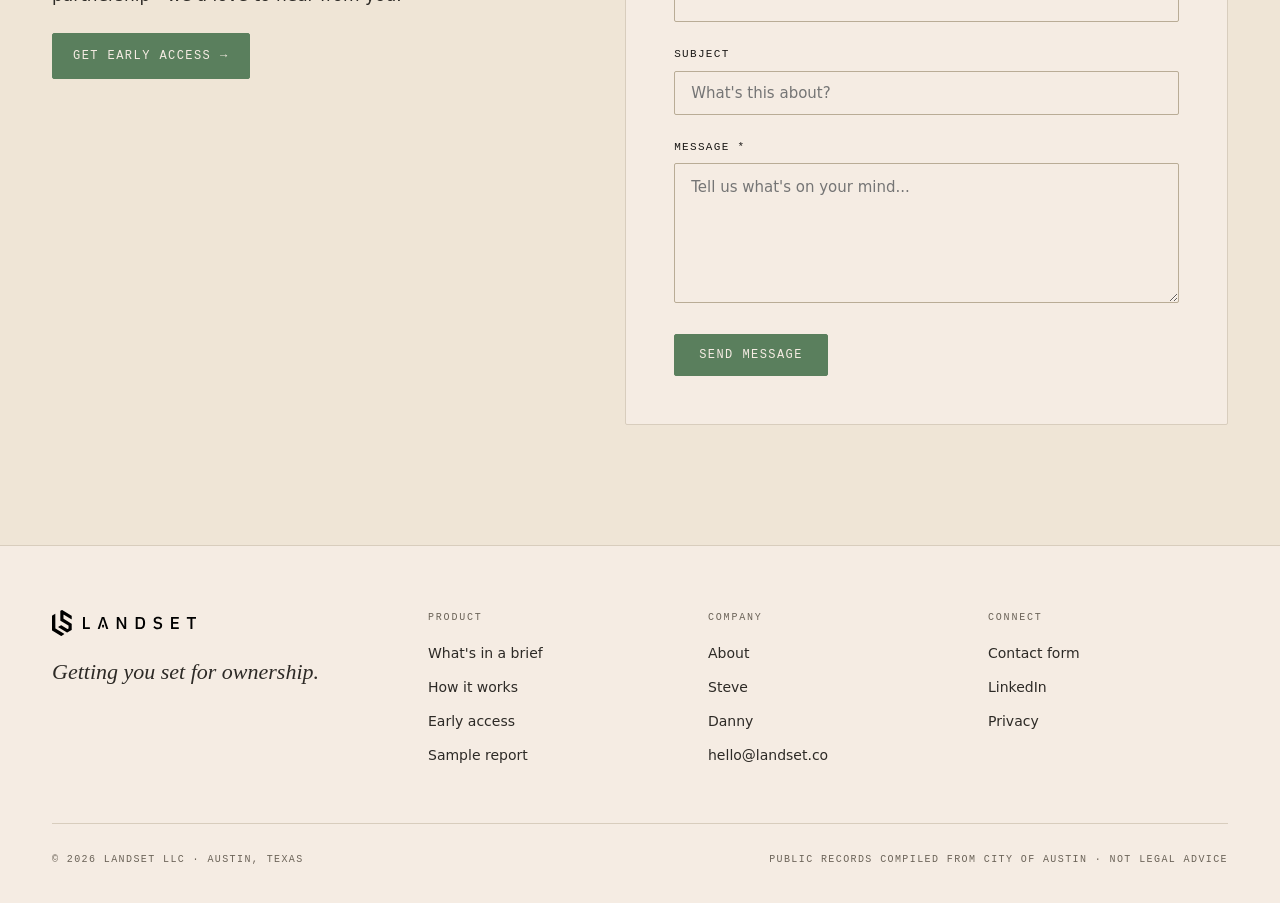
